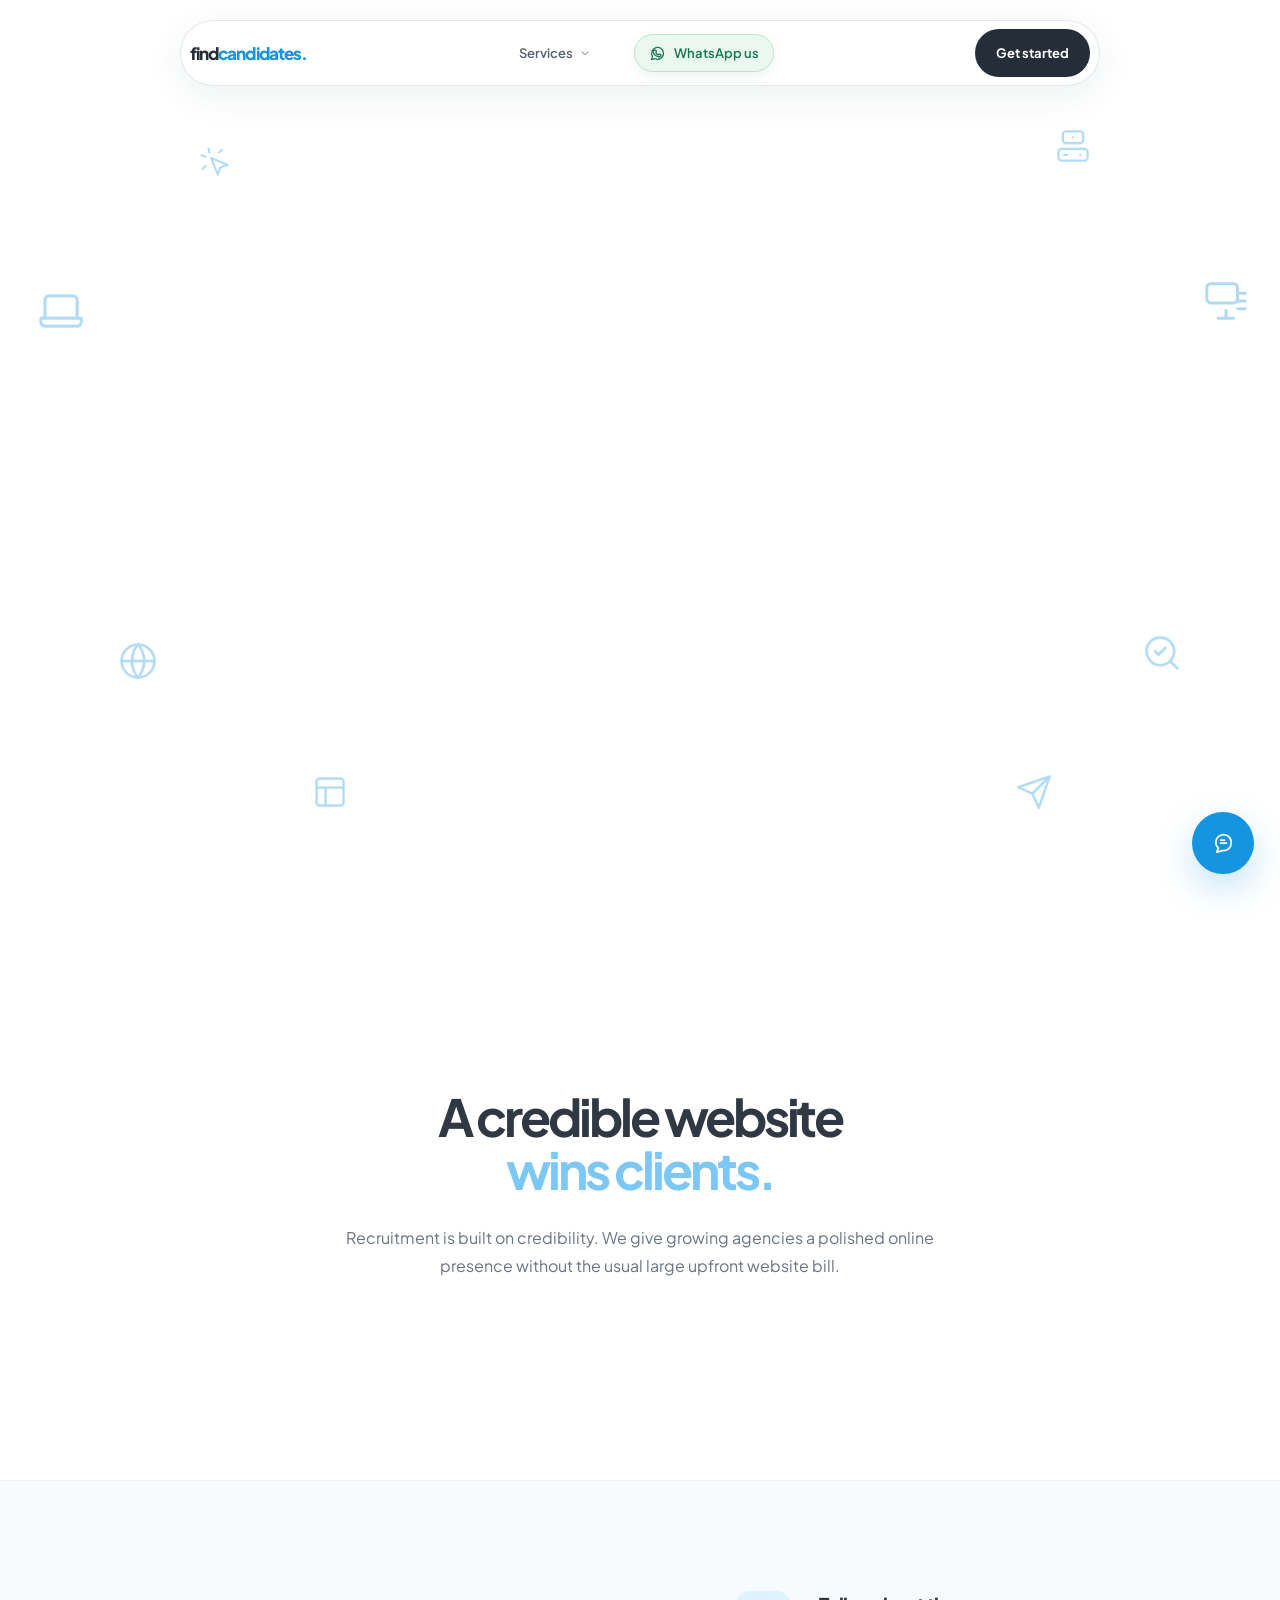
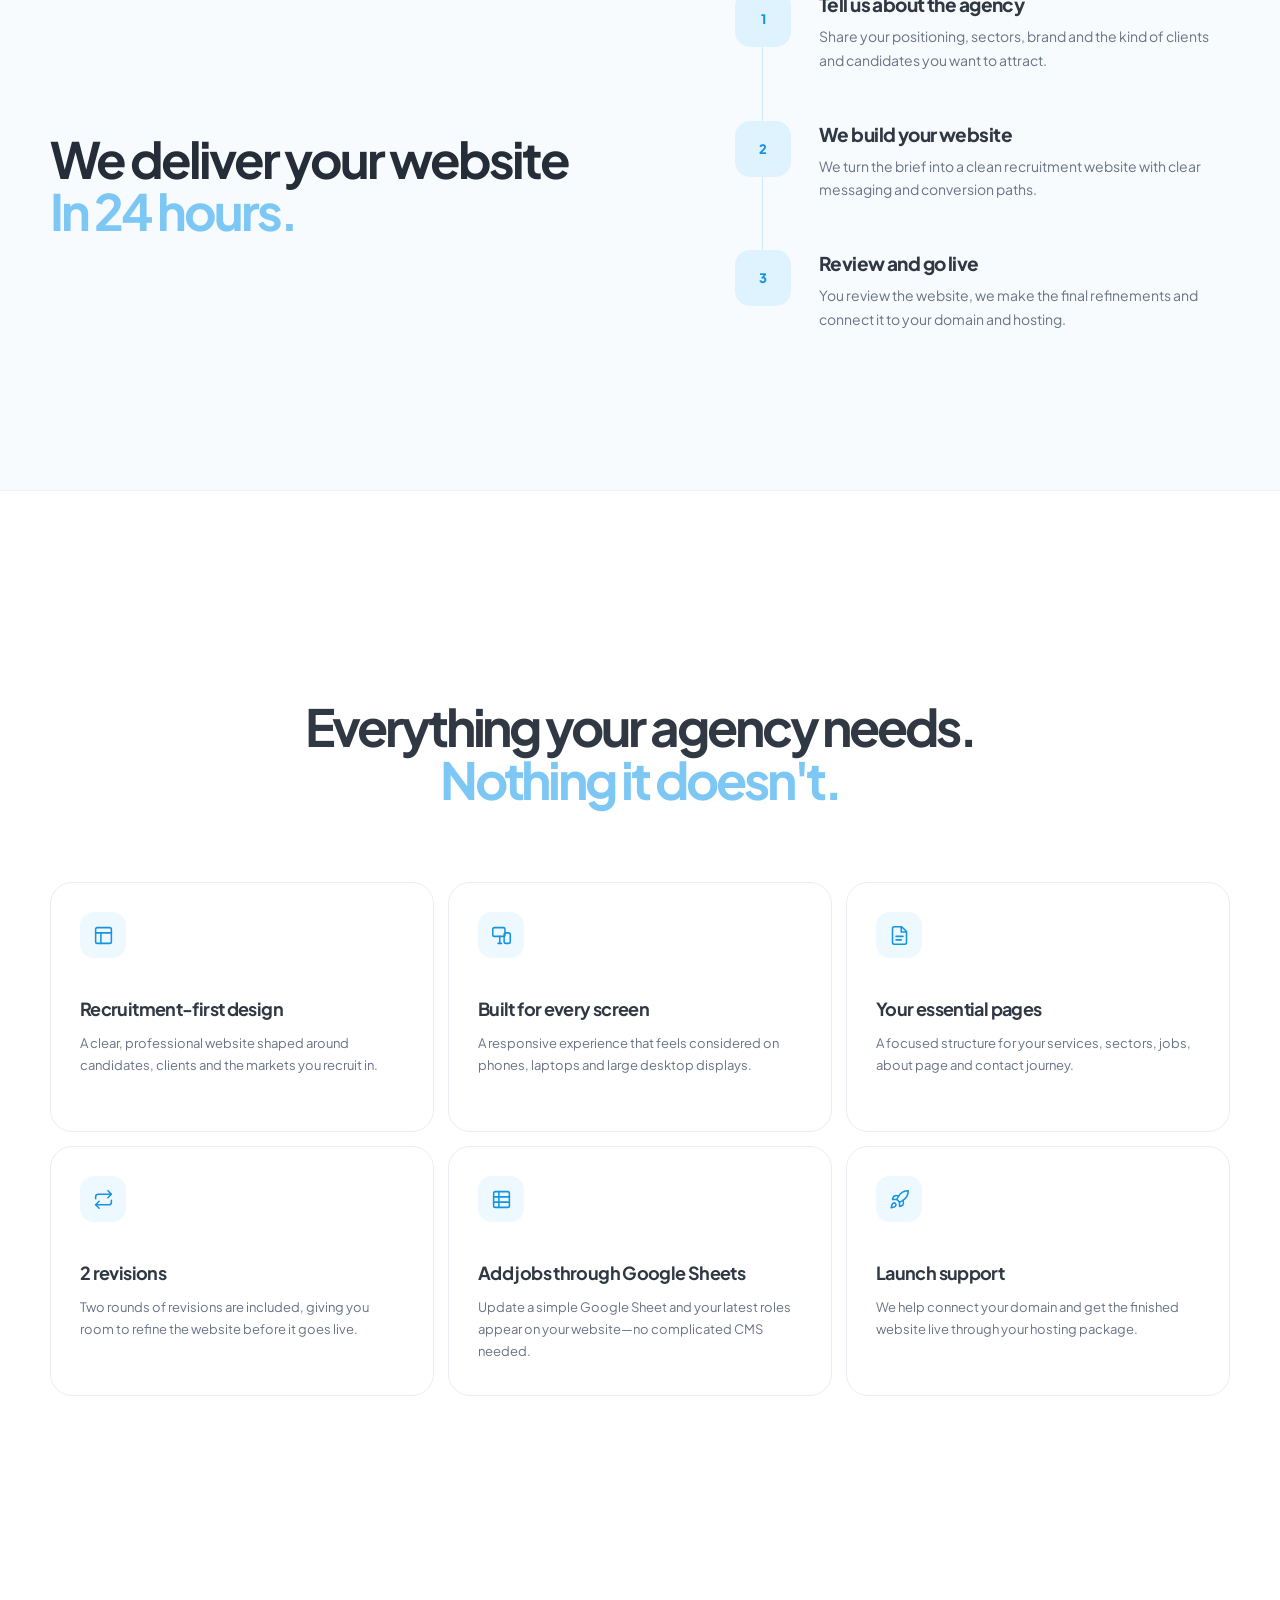
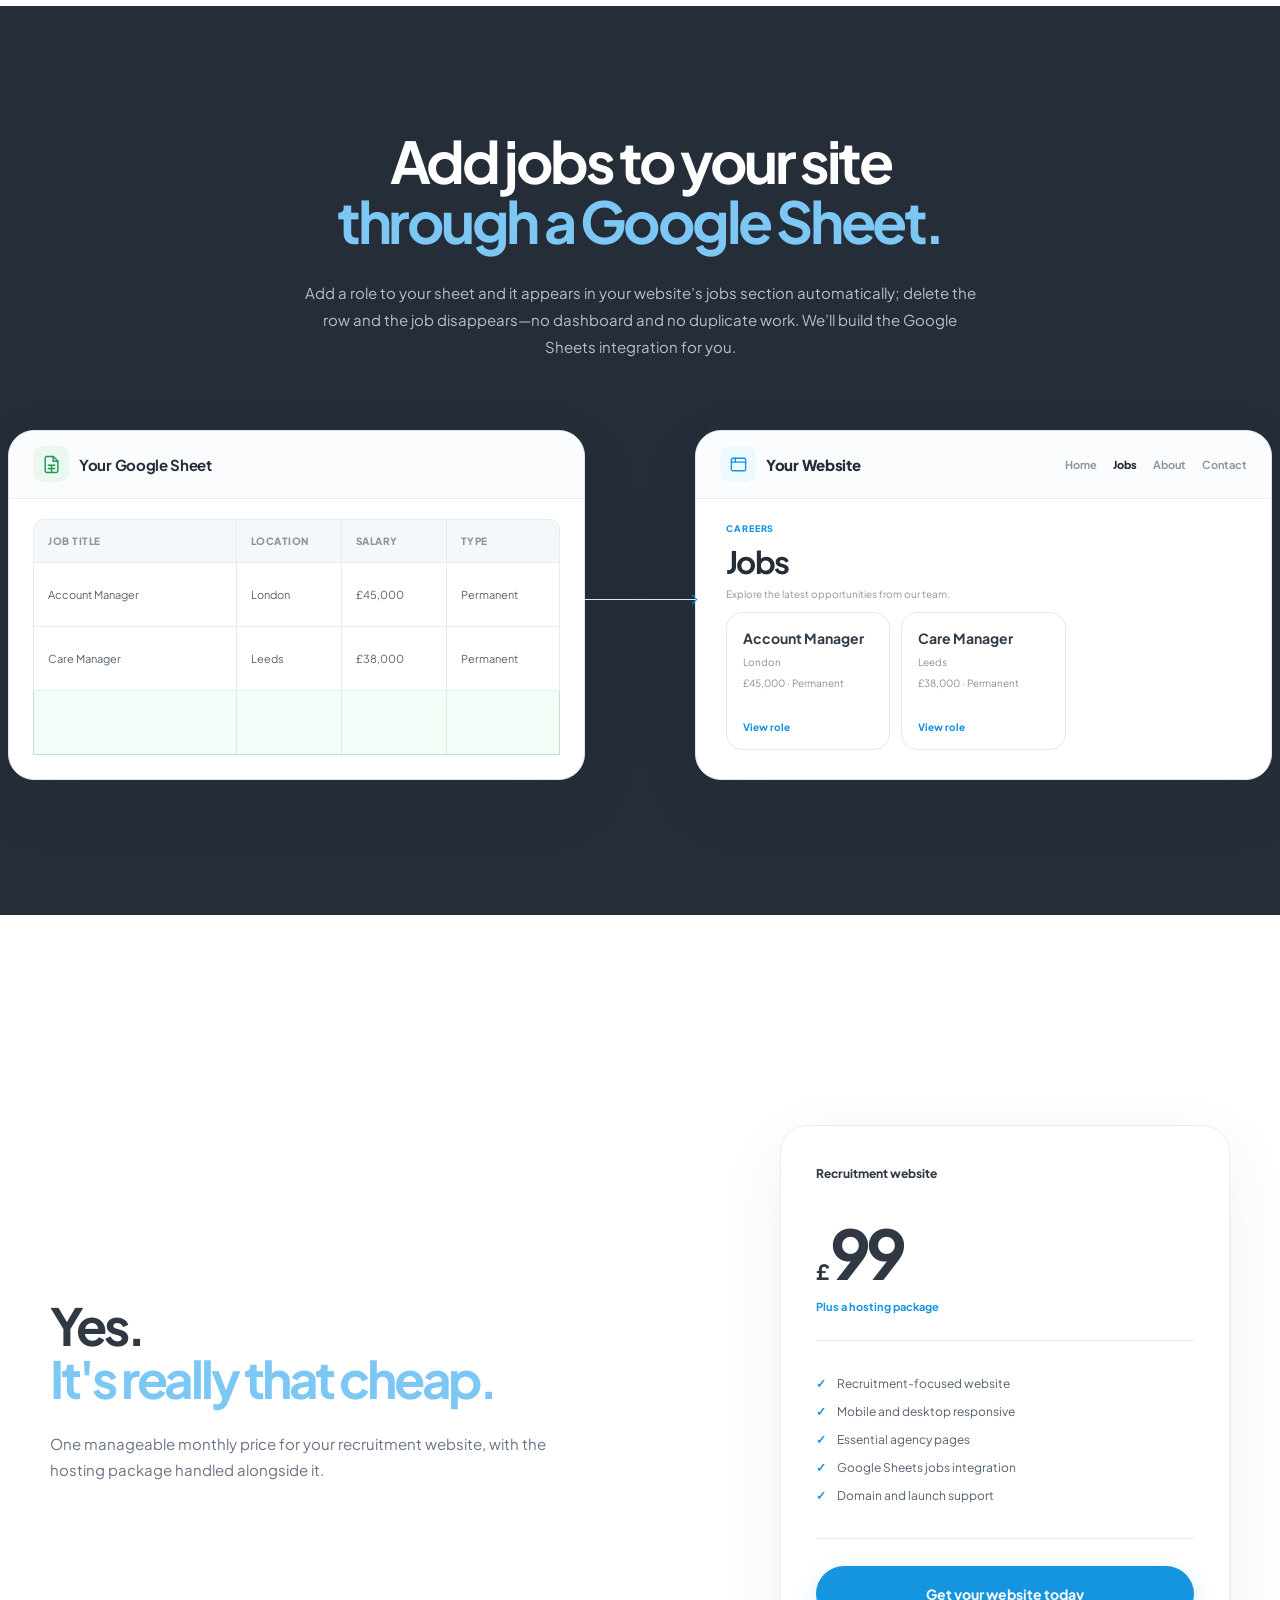
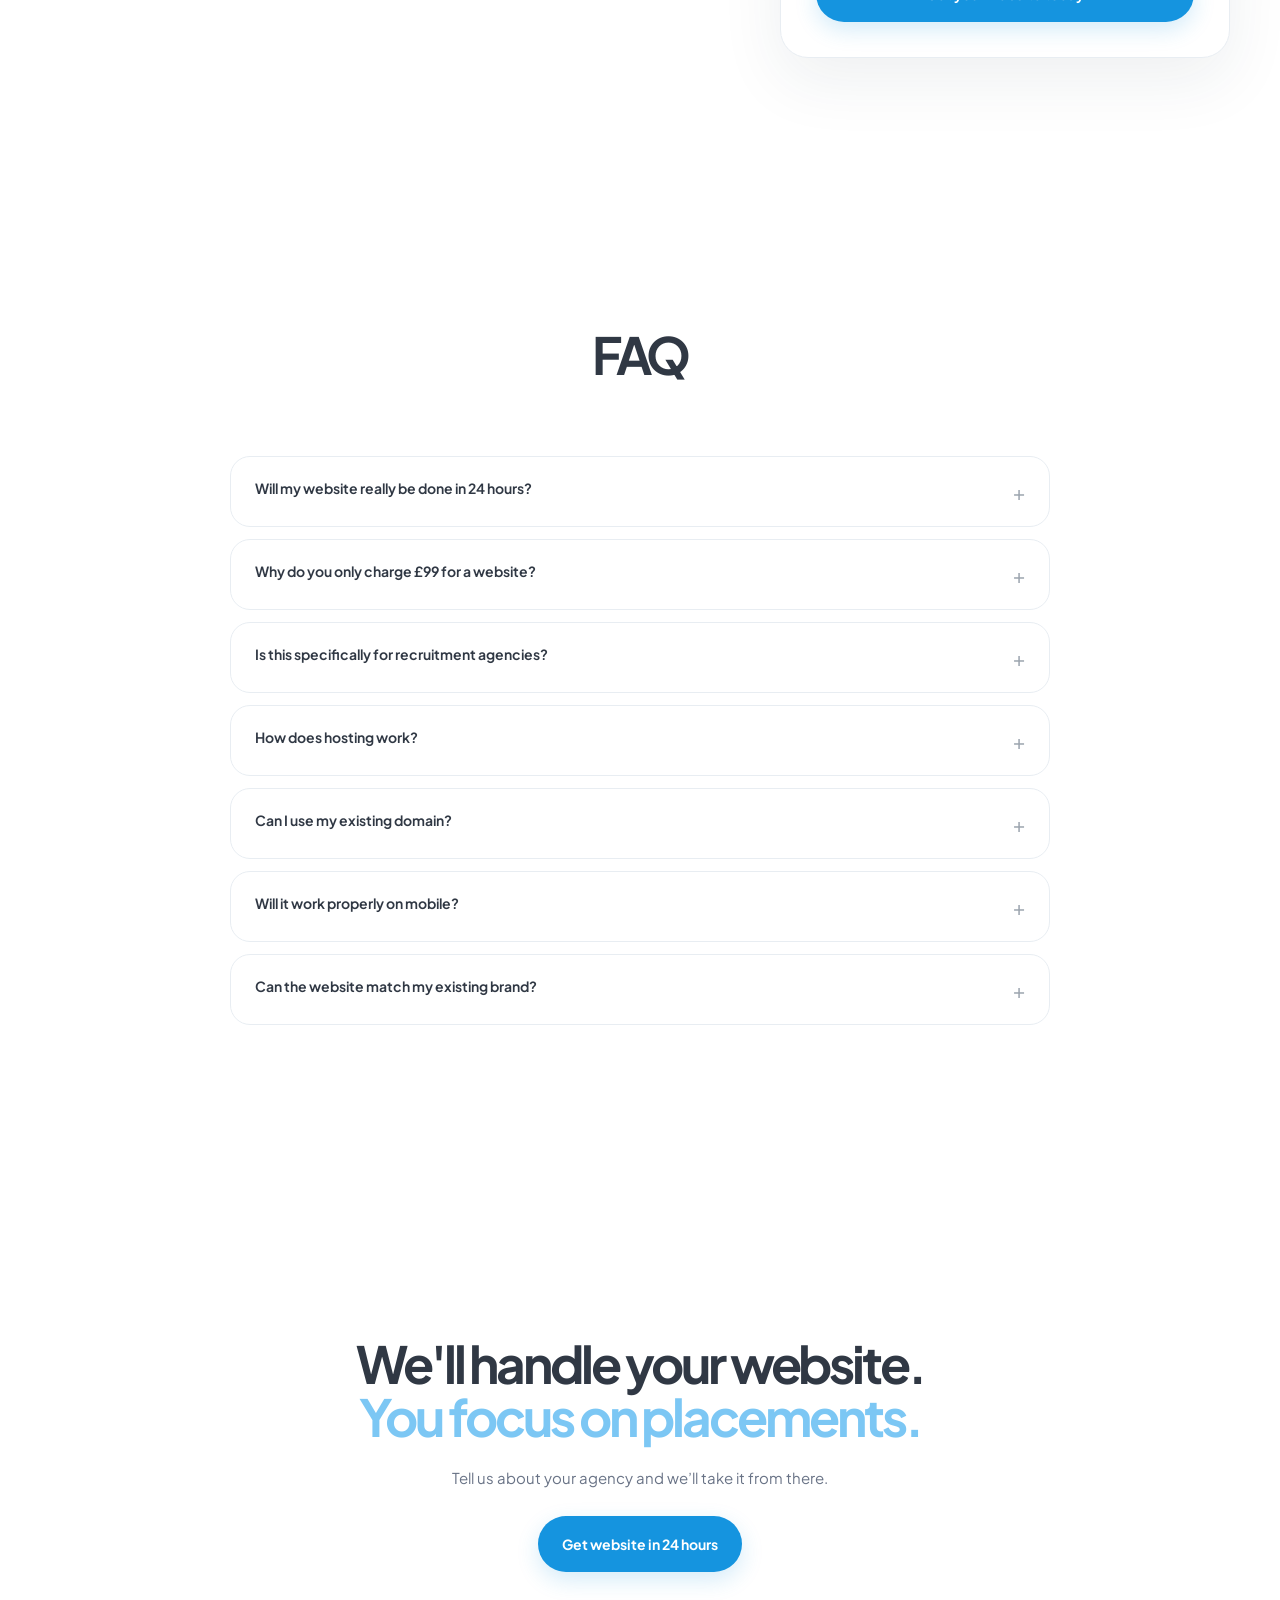
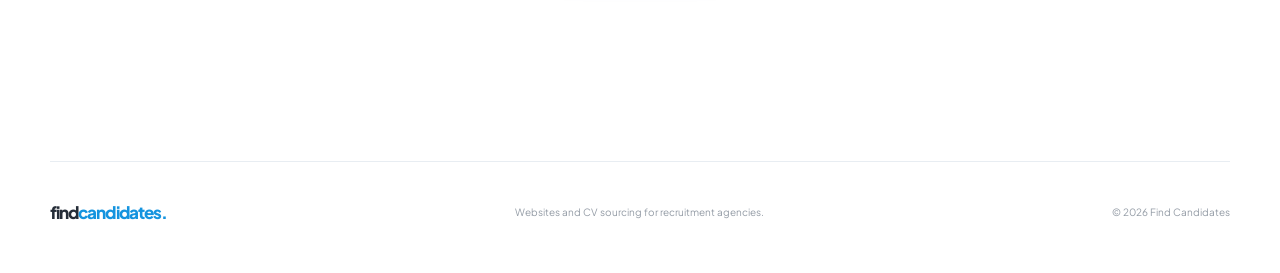
==== websites/index.html @ f5a430f3 "Add clean websites route and bypass brief form" ====
<!doctype html>
<html lang="en">
<head>
  <meta charset="utf-8" />
  <meta name="viewport" content="width=device-width, initial-scale=1" />
  <title>Recruitment Website Services — Find Candidates</title>
  <meta name="description" content="Clean, credible recruitment websites for £99 per month, built specifically for recruitment agencies." />
  <link rel="preconnect" href="https://fonts.googleapis.com">
  <link rel="preconnect" href="https://fonts.gstatic.com" crossorigin>
  <link href="https://fonts.googleapis.com/css2?family=Plus+Jakarta+Sans:wght@400;500;600;700;800&display=swap" rel="stylesheet">
  <link rel="stylesheet" href="../styles.css" />
</head>
<body class="website-services-page">
  <header class="nav-wrap">
    <nav class="nav-pill" aria-label="Main navigation">
      <a class="brand" href="../" aria-label="Find Candidates home">find<span>candidates.</span></a>
      <div class="nav-links">
        <div class="services-menu">
          <button class="services-trigger" type="button" aria-haspopup="true">Services <svg viewBox="0 0 24 24" aria-hidden="true"><path d="m7 10 5 5 5-5"/></svg></button>
          <div class="services-dropdown">
            <a href="../"><strong>CV sourcing</strong><small>Vetted CVs for your vacancies</small></a>
            <a href="./"><strong>Recruitment websites</strong><small>Build a stronger agency presence</small></a>
          </div>
        </div>
        <a class="nav-whatsapp" href="https://api.whatsapp.com/send?phone=447345208104&amp;text=Hi%2C%20I%27m%20interested%20in%20a%20recruitment%20website." target="_blank" rel="noopener" aria-label="WhatsApp us about a recruitment website">
          <svg viewBox="0 0 24 24" aria-hidden="true"><path d="M20.5 11.7a8.4 8.4 0 0 1-12.4 7.4L3.5 20.5l1.4-4.4A8.4 8.4 0 1 1 20.5 11.7Z"/><path d="M8.2 7.5c.2-.4.4-.4.7-.4h.4c.1 0 .3 0 .4.4l.7 1.7c.1.2.1.4 0 .6l-.6.8c-.2.2-.1.4 0 .6.7 1.2 1.7 2.2 3 2.8.2.1.4.1.6-.1l.8-1c.2-.2.4-.2.6-.1l1.7.8c.2.1.4.2.4.4 0 .2-.1 1.2-.6 1.7-.5.6-1.3.9-2.1.9-.7 0-1.6-.2-2.8-.7-1.6-.7-2.9-1.8-4-3.1-.8-1-1.4-2.2-1.5-3.4 0-.8.2-1.5.7-2 .4-.5.9-.6 1.2-.6Z"/></svg>
          <span>WhatsApp us</span>
        </a>
      </div>
      <a class="nav-cta" href="https://api.whatsapp.com/send?phone=447345208104&amp;text=Hi%2C%20I%27m%20interested%20in%20a%20recruitment%20website." target="_blank" rel="noopener">Get started</a>
    </nav>
  </header>

  <main>
    <section class="service-hero section">
      <div class="service-hero-icons" aria-hidden="true">
        <!-- Lucide icons; see THIRD_PARTY_NOTICES.md. -->
        <span class="service-float-icon" style="--x:3%;--y:25%;--s:1.05;--delay:-2s;--duration:14s"><svg viewBox="0 0 24 24"><path d="M20 16V7a2 2 0 0 0-2-2H6a2 2 0 0 0-2 2v9"/><path d="M2 16h20v2a2 2 0 0 1-2 2H4a2 2 0 0 1-2-2Z"/></svg></span>
        <span class="service-float-icon" style="--x:9%;--y:68%;--s:.86;--delay:-8s;--duration:17s"><svg viewBox="0 0 24 24"><circle cx="12" cy="12" r="10"/><path d="M2 12h20M12 2a15.3 15.3 0 0 1 0 20M12 2a15.3 15.3 0 0 0 0 20"/></svg></span>
        <span class="service-float-icon" style="--x:15%;--y:7%;--s:.72;--delay:-5s;--duration:15s"><svg viewBox="0 0 24 24"><path d="m9 9 5 12 1.8-5.2L21 14Z"/><path d="M7.2 2.2 8 5.1M2.2 7.2 5.1 8M14.9 5.1l2-2M5.1 14.9l-2 2"/></svg></span>
        <span class="service-float-icon" style="--x:24%;--y:84%;--s:.78;--delay:-11s;--duration:19s"><svg viewBox="0 0 24 24"><rect width="18" height="18" x="3" y="3" rx="2"/><path d="M3 9h18M9 21V9"/></svg></span>
        <span class="service-float-icon" style="--x:82%;--y:5%;--s:.76;--delay:-4s;--duration:16s"><svg viewBox="0 0 24 24"><rect width="14" height="8" x="5" y="2" rx="2"/><rect width="20" height="8" x="2" y="14" rx="2"/><path d="M6 18h2M12 6h.01M17 18h.01"/></svg></span>
        <span class="service-float-icon" style="--x:79%;--y:84%;--s:.82;--delay:-9s;--duration:14s"><svg viewBox="0 0 24 24"><path d="m22 2-7 20-4-9-9-4Z"/><path d="M22 2 11 13"/></svg></span>
        <span class="service-float-icon" style="--x:89%;--y:67%;--s:.9;--delay:-1s;--duration:18s"><svg viewBox="0 0 24 24"><circle cx="11" cy="11" r="8"/><path d="m21 21-4.3-4.3M8 11l2 2 4-4"/></svg></span>
        <span class="service-float-icon" style="--x:94%;--y:24%;--s:1;--delay:-7s;--duration:15s"><svg viewBox="0 0 24 24"><rect width="16" height="10" x="2" y="3" rx="2"/><path d="M8 21h8M12 17v4M22 8h-4M22 12h-4M22 16h-4"/></svg></span>
      </div>
      <div class="service-hero-copy reveal">
        <h1><span class="service-hero-line service-hero-line-one">Beautiful</span><span class="service-hero-line service-hero-line-two">Recruitment Website</span><span class="service-hero-line service-hero-line-three">In 24 Hours</span></h1>
        <p>Clean, credible and designed around recruitment. Give candidates and clients a reason to trust your agency from the first click.</p>
        <div class="service-actions">
          <a class="button primary" href="https://api.whatsapp.com/send?phone=447345208104&amp;text=Hi%2C%20I%27m%20interested%20in%20a%20recruitment%20website." target="_blank" rel="noopener"><svg viewBox="0 0 24 24" aria-hidden="true"><path d="m13 2-9 12h8l-1 8 9-12h-8Z"/></svg><span>Launch your website today</span></a>
        </div>
      </div>
    </section>

    <section class="service-statement section reveal">
      <h2>A credible website<br><span>wins clients.</span></h2>
      <p>Recruitment is built on credibility. We give growing agencies a polished online presence without the usual large upfront website bill.</p>
    </section>

    <section class="service-process-band reveal">
      <div class="service-process-inner">
        <div>
          <h2><span class="service-process-title-line">We deliver your website</span><span class="service-process-title-line service-process-time">In 24 hours.</span></h2>
        </div>
        <ol>
          <li><span>1</span><div><h3>Tell us about the agency</h3><p>Share your positioning, sectors, brand and the kind of clients and candidates you want to attract.</p></div></li>
          <li><span>2</span><div><h3>We build your website</h3><p>We turn the brief into a clean recruitment website with clear messaging and conversion paths.</p></div></li>
          <li><span>3</span><div><h3>Review and go live</h3><p>You review the website, we make the final refinements and connect it to your domain and hosting.</p></div></li>
        </ol>
      </div>
    </section>

    <section id="included" class="service-included section">
      <div class="service-section-head reveal">
        <h2>Everything your agency needs.<br><span>Nothing it doesn't.</span></h2>
      </div>
      <div class="service-feature-grid">
        <article class="service-feature reveal"><span><svg viewBox="0 0 24 24" aria-hidden="true"><rect width="18" height="18" x="3" y="3" rx="2"/><path d="M3 9h18M9 21V9"/></svg></span><h3>Recruitment-first design</h3><p>A clear, professional website shaped around candidates, clients and the markets you recruit in.</p></article>
        <article class="service-feature reveal"><span><svg viewBox="0 0 24 24" aria-hidden="true"><rect width="14" height="10" x="2" y="3" rx="2"/><path d="M8 21h4M10 13v8"/><rect width="7" height="12" x="15" y="9" rx="2"/></svg></span><h3>Built for every screen</h3><p>A responsive experience that feels considered on phones, laptops and large desktop displays.</p></article>
        <article class="service-feature reveal"><span><svg viewBox="0 0 24 24" aria-hidden="true"><path d="M14.5 2H6a2 2 0 0 0-2 2v16a2 2 0 0 0 2 2h12a2 2 0 0 0 2-2V7.5Z"/><path d="M14 2v6h6M8 13h8M8 17h6"/></svg></span><h3>Your essential pages</h3><p>A focused structure for your services, sectors, jobs, about page and contact journey.</p></article>
        <article class="service-feature reveal"><span><svg viewBox="0 0 24 24" aria-hidden="true"><path d="m17 2 4 4-4 4"/><path d="M3 11V9a3 3 0 0 1 3-3h15M7 22l-4-4 4-4"/><path d="M21 13v2a3 3 0 0 1-3 3H3"/></svg></span><h3>2 revisions</h3><p>Two rounds of revisions are included, giving you room to refine the website before it goes live.</p></article>
        <article class="service-feature reveal"><span><svg viewBox="0 0 24 24" aria-hidden="true"><rect width="18" height="18" x="3" y="3" rx="2"/><path d="M3 9h18M3 15h18M9 3v18"/></svg></span><h3>Add jobs through Google Sheets</h3><p>Update a simple Google Sheet and your latest roles appear on your website—no complicated CMS needed.</p></article>
        <article class="service-feature reveal"><span><svg viewBox="0 0 24 24" aria-hidden="true"><path d="M4.5 16.5c-1.5 1.26-2 5-2 5s3.74-.5 5-2c.71-.84.7-2.13-.09-2.91a2.18 2.18 0 0 0-2.91-.09Z"/><path d="m12 15-3-3a22 22 0 0 1 2-3.95A12.7 12.7 0 0 1 22 2c0 2.72-.78 7.5-6.05 11a22.4 22.4 0 0 1-3.95 2Z"/><path d="M9 12H4s.55-3.03 2-4c1.62-1.08 5 0 5 0M12 15v5s3.03-.55 4-2c1.08-1.62 0-5 0-5"/></svg></span><h3>Launch support</h3><p>We help connect your domain and get the finished website live through your hosting package.</p></article>
      </div>
    </section>

    <section class="sheet-sync-band reveal" aria-labelledby="sheet-sync-title">
      <div class="sheet-sync">
      <div class="sheet-sync-head">
        <h2 id="sheet-sync-title">Add jobs to your site<br><span>through a Google Sheet.</span></h2>
        <p>Add a role to your sheet and it appears in your website’s jobs section automatically; delete the row and the job disappears—no dashboard and no duplicate work. We’ll build the Google Sheets integration for you.</p>
      </div>

      <div class="sheet-sync-demo" aria-label="Animation showing a job being added through a Google Sheet and appearing automatically on a recruitment website">
        <div class="sync-panel sheet-panel">
          <div class="sync-panel-bar">
            <div class="sync-panel-name"><span class="sheet-app-icon"><svg viewBox="0 0 24 24" aria-hidden="true"><path d="M14.5 2H6a2 2 0 0 0-2 2v16a2 2 0 0 0 2 2h12a2 2 0 0 0 2-2V7.5Z"/><path d="M14 2v6h6M8 13h8M8 17h8M12 13v8"/></svg></span><strong>Your Google Sheet</strong></div>
          </div>
          <div class="sheet-table">
            <div class="sheet-row sheet-header"><span>Job title</span><span>Location</span><span>Salary</span><span>Type</span></div>
            <div class="sheet-row sheet-existing-row"><span>Account Manager</span><span>London</span><span>£45,000</span><span>Permanent</span></div>
            <div class="sheet-row sheet-existing-row"><span>Care Manager</span><span>Leeds</span><span>£38,000</span><span>Permanent</span></div>
            <div class="sheet-row sheet-live-row"><span><b class="type-title">Recruitment Consultant</b></span><span><b class="type-location">Manchester</b></span><span><b class="type-salary">£32,000</b></span><span><b class="type-type">Permanent</b></span></div>
          </div>
        </div>

        <div class="sync-connector" aria-hidden="true">
          <span class="sync-line"></span>
          <span class="sync-flow-dot"></span>
        </div>

        <div class="sync-panel website-jobs-panel">
          <div class="sync-panel-bar">
            <div class="sync-panel-name"><span class="website-app-icon"><svg viewBox="0 0 24 24" aria-hidden="true"><rect width="18" height="16" x="3" y="4" rx="2"/><path d="M3 9h18M8 4v5"/></svg></span><strong class="mini-site-brand">Your Website</strong></div>
            <div class="mini-site-nav"><span>Home</span><strong>Jobs</strong><span>About</span><span>Contact</span></div>
          </div>
          <div class="jobs-preview">
            <p>CAREERS</p>
            <h3>Jobs</h3>
            <span class="jobs-preview-copy">Explore the latest opportunities from our team.</span>
            <div class="mini-jobs-row">
              <article class="mini-job-card static-job"><div><strong>Account Manager</strong><span>London</span><span>£45,000 · Permanent</span></div><i>View role</i></article>
              <article class="mini-job-card static-job"><div><strong>Care Manager</strong><span>Leeds</span><span>£38,000 · Permanent</span></div><i>View role</i></article>
              <article class="mini-job-card synced-job"><div><strong>Recruitment Consultant</strong><span>Manchester</span><span>£32,000 · Permanent</span></div><i>View role</i></article>
            </div>
          </div>
        </div>
      </div>
      </div>
    </section>

    <section id="website-pricing" class="website-price section">
      <div class="website-price-copy reveal">
        <h2>Yes.<br><span>It's really that cheap.</span></h2>
        <p>One manageable monthly price for your recruitment website, with the hosting package handled alongside it.</p>
      </div>
      <div class="website-price-card reveal">
        <span>Recruitment website</span>
        <div><small>£</small><strong>99</strong></div>
        <p>Plus a hosting package</p>
        <ul>
          <li><b>✓</b> Recruitment-focused website</li>
          <li><b>✓</b> Mobile and desktop responsive</li>
          <li><b>✓</b> Essential agency pages</li>
          <li><b>✓</b> Google Sheets jobs integration</li>
          <li><b>✓</b> Domain and launch support</li>
        </ul>
        <a class="button primary" href="https://api.whatsapp.com/send?phone=447345208104&amp;text=Hi%2C%20I%27m%20interested%20in%20a%20recruitment%20website." target="_blank" rel="noopener">Get your website today</a>
      </div>
    </section>

    <section id="website-faq" class="faq section">
      <div class="service-section-head reveal"><h2>FAQ</h2></div>
      <div class="faq-list reveal">
        <details><summary>Will my website really be done in 24 hours?<span>+</span></summary><p>Yes. Most websites will be completed in under 24 hours. If your website has a lot of extra or unusual requirements, it may take a little longer—we’ll make that clear from the start.</p></details>
        <details><summary>Why do you only charge £99 for a website?<span>+</span></summary><p>Building websites helps us form long-term relationships with recruitment agencies. Some clients choose to use other services from us later, so we’re happy to keep our websites affordable. There’s no obligation to buy anything else.</p></details>
        <details><summary>Is this specifically for recruitment agencies?<span>+</span></summary><p>Yes. The structure, messaging and conversion journey are designed around how recruitment agencies win clients and attract candidates.</p></details>
        <details><summary>How does hosting work?<span>+</span></summary><p>Your website will need a small hosting package to keep it live, secure and available online. The exact package depends on the scope and requirements of your website, and we’ll explain it clearly before you start.</p></details>
        <details><summary>Can I use my existing domain?<span>+</span></summary><p>Yes. If you already own a domain, we can help connect it when the website is ready to launch.</p></details>
        <details><summary>Will it work properly on mobile?<span>+</span></summary><p>Yes. Every website is designed to work cleanly across mobile phones, tablets, laptops and desktop screens.</p></details>
        <details><summary>Can the website match my existing brand?<span>+</span></summary><p>Yes. We can work with your existing colours, logo and positioning, or create a clean visual direction from the material you already have.</p></details>
      </div>
    </section>

    <section class="service-final section reveal">
      <h2>We'll handle your website.<br><span>You focus on placements.</span></h2>
      <p>Tell us about your agency and we’ll take it from there.</p>
      <a class="button primary" href="https://api.whatsapp.com/send?phone=447345208104&amp;text=Hi%2C%20I%27m%20interested%20in%20a%20recruitment%20website." target="_blank" rel="noopener">Get website in 24 hours</a>
    </section>

    <a class="chat-float" href="https://api.whatsapp.com/send?phone=447345208104&amp;text=Hi%2C%20I%27m%20interested%20in%20a%20recruitment%20website." target="_blank" rel="noopener" aria-label="Chat with us about a recruitment website">
      <span class="chat-icon" aria-hidden="true"><svg viewBox="0 0 24 24" role="presentation"><path d="M20 11.5a8 8 0 0 1-9.1 7.92L5 21l1.58-4.35A8 8 0 1 1 20 11.5Z"/><path d="M9 11.5h6M9 8.5h4"/></svg></span>
      <span class="chat-copy"><strong>WhatsApp us</strong><small>Typically replies quickly</small></span>
    </a>
  </main>

  <footer>
    <a class="brand" href="../" aria-label="Find Candidates home">find<span>candidates.</span></a>
    <p>Websites and CV sourcing for recruitment agencies.</p>
    <span>© <span id="year"></span> Find Candidates</span>
  </footer>
  <script src="../script.js?v=2"></script>
</body>
</html>
---- styles.css ----
:root{--font-primary:"Plus Jakarta Sans",-apple-system,BlinkMacSystemFont,"Segoe UI",sans-serif;--ink:#0b1220;--muted:#697386;--blue:#7cc7f4;--blue-deep:#1594df;--blue-soft:#edf8ff;--line:#e8edf2;--white:#fff;--radius:22px}*{box-sizing:border-box}html{scroll-behavior:smooth}body{margin:0;background:#fff;color:var(--ink);font-family:var(--font-primary);-webkit-font-smoothing:antialiased}a{color:inherit;text-decoration:none}.nav-wrap{position:fixed;top:20px;left:0;right:0;z-index:50;display:flex;justify-content:center;padding:0 18px;pointer-events:none}.nav-pill{pointer-events:auto;width:min(920px,100%);height:66px;padding:8px 9px 8px 22px;border:1px solid rgba(214,224,233,.75);border-radius:999px;background:rgba(255,255,255,.72);backdrop-filter:blur(20px) saturate(160%);-webkit-backdrop-filter:blur(20px) saturate(160%);box-shadow:0 10px 35px rgba(31,55,76,.07);display:flex;align-items:center;gap:32px}.brand{font-size:17px;font-weight:800;letter-spacing:-.055em;white-space:nowrap}.brand span{color:var(--blue-deep)}.nav-links{display:flex;gap:29px;margin-left:auto}.nav-links a{font-size:13px;font-weight:600;color:#556071;transition:.2s}.nav-links a:hover{color:var(--ink)}.nav-cta,.button{display:inline-flex;align-items:center;justify-content:center;gap:12px;font-weight:700}.nav-cta{background:var(--ink);color:white;border-radius:999px;height:48px;padding:0 21px;font-size:13px}.section{width:min(1180px,calc(100% - 48px));margin:0 auto}.hero{padding-top:220px;text-align:center}.hero-copy{max-width:930px;margin:0 auto}.eyebrow,.kicker{font-size:12px;font-weight:700;letter-spacing:.1em;text-transform:uppercase;color:#687486}.eyebrow{display:inline-flex;align-items:center;gap:9px;padding:8px 12px;border:1px solid var(--line);border-radius:999px;letter-spacing:.04em;text-transform:none}.dot{width:7px;height:7px;border-radius:50%;background:var(--blue-deep);box-shadow:0 0 0 4px var(--blue-soft)}h1,h2{margin:0;letter-spacing:-.06em;line-height:1.04}h1{font-size:clamp(54px,7vw,92px);font-weight:750;margin-top:29px}h1 span,h2 span,.big-line span{color:var(--blue)}.hero-sub{max-width:700px;margin:28px auto 0;font-size:18px;line-height:1.7;color:var(--muted)}.hero-actions{margin-top:34px;display:flex;align-items:center;justify-content:center;gap:26px}.button{height:56px;padding:0 24px;border-radius:999px;font-size:14px}.button.primary{background:var(--blue-deep);color:white;box-shadow:0 8px 22px rgba(21,148,223,.18);transition:transform .2s,box-shadow .2s}.button.primary:hover{transform:translateY(-2px);box-shadow:0 12px 28px rgba(21,148,223,.23)}.text-link{font-size:14px;font-weight:650;color:#4f5b6b}.trust-row{margin-top:29px;display:flex;justify-content:center;align-items:center;gap:14px;color:#7b8491;font-size:12px;font-weight:600}.trust-row i{width:3px;height:3px;background:#c6ccd3;border-radius:50%}.workflow-demo{margin:105px auto 0;max-width:1050px;display:grid;grid-template-columns:1fr 85px 1fr 85px 1fr;align-items:center;text-align:left}.demo-card{min-height:250px;border:1px solid var(--line);border-radius:var(--radius);padding:25px;background:#fff;box-shadow:0 16px 50px rgba(29,52,73,.045)}.demo-label{font-size:10px;letter-spacing:.12em;font-weight:800;color:#9aa3ad;margin-bottom:28px}.job-icon,.avatar,.success-mark{width:45px;height:45px;border-radius:13px;display:grid;place-items:center;background:var(--blue-soft);color:var(--blue-deep);font-size:12px;font-weight:800}.demo-card h3{font-size:17px;letter-spacing:-.03em;margin:19px 0 7px}.demo-card p{font-size:13px;color:#87909c;margin:0}.tag-row{display:flex;gap:6px;margin-top:22px;flex-wrap:wrap}.tag-row span,.candidate-main span{font-size:10px;background:#f6f8fa;color:#66717e;padding:6px 8px;border-radius:7px}.avatar{border-radius:50%;background:var(--ink);color:white}.status{display:flex;align-items:center;gap:7px}.status span{display:inline-block;width:6px;height:6px;background:var(--blue-deep);border-radius:50%;animation:pulse 1.5s infinite}.progress{height:5px;background:#f0f3f5;border-radius:99px;margin-top:28px;overflow:hidden}.progress i{display:block;height:100%;width:72%;border-radius:inherit;background:var(--blue);animation:progress 3.5s ease-in-out infinite}.success-mark{border-radius:50%;background:#edf9f2;color:#39a96b;font-size:17px}.delivery{display:flex;justify-content:space-between;margin-top:23px;padding-top:17px;border-top:1px solid var(--line);font-size:11px}.delivery span{color:var(--blue-deep);font-weight:700}.flow-arrow{display:flex;align-items:center;color:#aab3bc}.flow-arrow span{height:1px;background:#dce2e7;flex:1}.flow-arrow b{font-weight:400;margin-left:6px}.statement{padding:245px 0;text-align:center;max-width:960px}.statement h2,.section-head h2,.agency h2,.pricing h2,.final-cta h2{font-size:clamp(34px,4vw,52px);font-weight:700;margin-top:18px}.statement>p:last-child{max-width:650px;margin:27px auto 0;color:var(--muted);font-size:16px;line-height:1.75}.process{padding:80px 0 210px}.section-head{text-align:center}.steps{display:grid;grid-template-columns:1fr 90px 1fr 90px 1fr;align-items:center;margin-top:90px}.step{min-height:250px}.step-top{display:flex;justify-content:space-between;align-items:center}.step-top>span{font-size:12px;font-weight:800;color:var(--blue-deep)}.step-icon{width:44px;height:44px;border:1px solid var(--line);border-radius:50%;display:grid;place-items:center;color:#6f7985}.step h3{font-size:21px;letter-spacing:-.035em;margin:58px 0 13px}.step p{font-size:14px;line-height:1.75;color:var(--muted);margin:0;max-width:280px}.step-line{height:1px;background:linear-gradient(to right,#dfe5ea,#bde5fb,#dfe5ea)}.comparison{padding:100px 0 220px}.narrow{max-width:750px;margin:auto}.compare-box{margin:80px auto 0;max-width:960px;display:grid;grid-template-columns:1fr 1fr;border:1px solid var(--line);border-radius:26px;overflow:hidden}.compare-col{padding:31px 35px}.compare-col+.compare-col{border-left:1px solid var(--line)}.compare-col h3{font-size:15px;margin:0 0 24px}.compare-title{display:flex;justify-content:space-between;align-items:center}.compare-title span{font-size:9px;font-weight:800;letter-spacing:.06em;text-transform:uppercase;color:var(--blue-deep);background:var(--blue-soft);padding:6px 8px;border-radius:99px}.compare-col>div:not(.compare-title){padding:19px 0;border-top:1px solid var(--line);display:flex;justify-content:space-between;gap:20px;font-size:12px}.compare-col div span{color:#929aa5}.compare-col div strong{font-weight:650;text-align:right}.ours{background:#fbfdff}.ours strong{color:#172333}.big-line{text-align:center;font-size:25px;font-weight:700;letter-spacing:-.04em;margin:50px 0 0}.agency{padding:150px 0 220px;display:grid;grid-template-columns:1.15fr .85fr;align-items:end;gap:100px}.agency>p{font-size:16px;line-height:1.8;color:var(--muted);margin:0 0 7px}.delivery-section{padding:70px 0 220px}.shortlist{max-width:980px;margin:80px auto 0;border:1px solid var(--line);border-radius:26px;padding:34px 38px;box-shadow:0 18px 60px rgba(27,52,75,.045)}.shortlist-head{display:flex;justify-content:space-between;align-items:flex-end;padding-bottom:27px}.tiny{font-size:9px;letter-spacing:.12em;font-weight:800;color:#9ba4ae}.shortlist-head h3{font-size:20px;margin:7px 0 0;letter-spacing:-.035em}.ready{font-size:11px;color:#6f7a87}.ready span{color:#3ca66c}.candidate{display:grid;grid-template-columns:44px 1fr auto;gap:16px;align-items:center;border-top:1px solid var(--line);padding:24px 0}.initials{width:42px;height:42px;border-radius:50%;background:#f3f6f8;display:grid;place-items:center;font-size:10px;font-weight:800;color:#65717e}.candidate-main h4{font-size:13px;margin:0 0 6px}.candidate-main p{font-size:11px;color:#8a939e;margin:0 0 10px}.candidate-main div{display:flex;gap:6px;flex-wrap:wrap}.view{font-size:11px;font-weight:700;color:var(--blue-deep)}.more{text-align:center;border-top:1px solid var(--line);padding-top:25px;font-size:11px;font-weight:700;color:#76808c}.pricing{padding:120px 0 220px;display:grid;grid-template-columns:1fr 460px;gap:120px;align-items:center}.pricing-copy>p:last-child{font-size:15px;line-height:1.8;color:var(--muted);max-width:500px}.price-card{border:1px solid var(--line);border-radius:28px;padding:34px;box-shadow:0 20px 65px rgba(26,51,73,.055)}.price-top{display:flex;justify-content:space-between;align-items:center;font-size:12px;font-weight:700}.badge{font-size:9px;text-transform:uppercase;letter-spacing:.06em;background:var(--blue-soft);color:var(--blue-deep);padding:7px 9px;border-radius:99px}.price{display:flex;align-items:baseline;margin:35px 0 8px}.price>span{font-size:22px;font-weight:700}.price strong{font-size:65px;letter-spacing:-.07em}.price small{color:#8c95a0;font-size:12px;margin-left:7px}.price-card>p{font-size:12px;color:#7c8692}.price-card ul{list-style:none;padding:24px 0;margin:25px 0;border-top:1px solid var(--line);border-bottom:1px solid var(--line)}.price-card li{font-size:12px;margin:14px 0;color:#4f5a67}.price-card li span{color:var(--blue-deep);font-weight:800;margin-right:10px}.full{width:100%}.faq{padding:100px 0 220px}.faq-list{max-width:820px;margin:75px auto 0}.faq details{border:1px solid var(--line);border-radius:20px;margin-bottom:12px;background:#fff;overflow:hidden;transition:border-color .2s,box-shadow .2s}.faq details:hover{border-color:#d7e4ed}.faq details[open]{border-color:#cfeafa;box-shadow:0 10px 30px rgba(29,52,73,.04)}.faq details:last-child{border-bottom:1px solid var(--line)}.faq summary{list-style:none;cursor:pointer;padding:22px 24px;display:flex;justify-content:space-between;font-size:14px;font-weight:650}.faq summary::-webkit-details-marker{display:none}.faq summary span{font-size:20px;font-weight:400;color:#9ba4ae;transition:.2s}.faq details[open] summary span{transform:rotate(45deg)}.faq details p{font-size:13px;line-height:1.75;color:var(--muted);max-width:680px;margin:-4px 24px 23px}.final-cta{text-align:center;padding:120px 0 190px}.final-cta>p:not(.kicker){font-size:15px;color:var(--muted);margin:25px 0 30px}footer{width:min(1180px,calc(100% - 48px));margin:auto;border-top:1px solid var(--line);padding:34px 0 45px;display:grid;grid-template-columns:1fr 1fr 1fr;align-items:center;font-size:10px;color:#939ba5}footer p{text-align:center}footer>span{text-align:right}.reveal{opacity:0;transform:translateY(18px);transition:opacity .75s ease,transform .75s ease}.reveal.visible{opacity:1;transform:none}@keyframes pulse{50%{opacity:.35}}@keyframes progress{0%,100%{width:38%}50%{width:82%}}@media(max-width:800px){.nav-links{display:none}.nav-pill{height:60px;padding-left:18px}.nav-cta{margin-left:auto;height:44px}.section{width:min(100% - 30px,1180px)}.hero{padding-top:170px}h1{font-size:52px}.hero-sub{font-size:16px}.workflow-demo{grid-template-columns:1fr;margin-top:70px;gap:12px}.flow-arrow{height:30px;justify-content:center;transform:rotate(90deg)}.demo-card{min-height:220px}.statement{padding:170px 0}.steps{grid-template-columns:1fr;gap:35px;margin-top:65px}.step{min-height:auto;border-top:1px solid var(--line);padding-top:25px}.step h3{margin-top:35px}.step-line{display:none}.compare-box{grid-template-columns:1fr}.compare-col+.compare-col{border-left:0;border-top:1px solid var(--line)}.agency,.pricing{grid-template-columns:1fr;gap:55px}.agency{padding:100px 0 170px}.pricing{padding:80px 0 170px}.price-card{max-width:520px;width:100%;margin:auto}.shortlist{padding:25px 20px}.shortlist-head{display:block}.ready{margin-top:12px}.candidate{grid-template-columns:40px 1fr}.view{display:none}.candidate-main div{display:none}.statement h2,.section-head h2,.agency h2,.pricing h2,.final-cta h2{font-size:43px}.hero-actions{flex-direction:column;gap:17px}.trust-row{flex-wrap:wrap}.faq,.comparison,.delivery-section{padding-bottom:160px}footer{grid-template-columns:1fr;gap:12px;text-align:center}footer p,footer>span{text-align:center;margin:0}}@media(max-width:430px){h1{font-size:43px}.nav-cta{padding:0 16px}.nav-cta span{display:none}.hero{padding-top:150px}.hero-sub{line-height:1.6}.compare-col{padding:27px 22px}.compare-col>div:not(.compare-title){font-size:11px}.price-card{padding:27px 22px}}

/* Refined comparison */
.compare-box{border-radius:30px;box-shadow:0 18px 55px rgba(29,52,73,.045)}.compare-col{padding:34px 38px}.compare-col.muted{background:#fffafa}.compare-col.ours{background:#f8fcff}.traditional-title span{font-size:9px;font-weight:800;letter-spacing:.06em;text-transform:uppercase;color:#c85858;background:#fff0f0;padding:6px 8px;border-radius:99px}.compare-col.muted h3{color:#6f5252}.compare-col.muted>div:not(.compare-title){border-color:#f2dddd}.compare-col.ours>div:not(.compare-title){border-color:#deedf6}.bad,.good{font-style:normal;display:inline-grid;place-items:center;width:18px;height:18px;border-radius:50%;margin-right:7px;font-size:11px}.bad{background:#fff0f0;color:#cf5a5a}.good{background:var(--blue-soft);color:var(--blue-deep)}

/* v3 refinements */
:root{--ink:#303844;--ink-strong:#252d38}
body{color:var(--ink)}
.nav-links a:hover{color:var(--ink-strong)}
.brand-image{display:flex;align-items:center;line-height:0}.brand-image img{display:block;width:139px;height:auto}.nav-whatsapp{font-size:12px;font-weight:700;color:#53606d;padding:0 2px;white-space:nowrap}.nav-whatsapp:hover{color:var(--blue-deep)}

/* Hero CTA: no lift, animated fill */
.button.primary{position:relative;isolation:isolate;overflow:hidden;transform:none!important;transition:box-shadow .25s ease;background:var(--blue-deep)}
.button.primary::before{content:"";position:absolute;z-index:-1;inset:0;background:#087fc6;transform:scaleX(0);transform-origin:left center;transition:transform .42s cubic-bezier(.22,.75,.25,1)}
.button.primary:hover{transform:none!important;box-shadow:0 10px 28px rgba(21,148,223,.25)}
.button.primary:hover::before{transform:scaleX(1)}

/* How it works band */
.how-band{width:100%;background:#f8fbfd;border-top:1px solid #edf2f5;border-bottom:1px solid #edf2f5;padding:110px 24px;margin:10px 0 130px}
.how-inner{width:min(1180px,100%);margin:0 auto;display:grid;grid-template-columns:.9fr 1.1fr;gap:130px;align-items:center}
.how-copy h2{font-size:clamp(34px,4vw,50px);font-weight:700;letter-spacing:-.055em;line-height:1.06;margin:18px 0 24px}.how-copy h2 span{color:var(--blue)}.how-copy>p:last-child{max-width:440px;color:var(--muted);font-size:14px;line-height:1.75}
.timeline{position:relative;padding-left:0}.timeline::before{content:"";position:absolute;left:22px;top:25px;bottom:25px;width:1px;background:#cfe7f5}.timeline-item{position:relative;display:grid;grid-template-columns:46px 1fr;gap:24px;align-items:start;padding:0 0 42px}.timeline-item:last-child{padding-bottom:0}.timeline-dot{width:46px;height:46px;border-radius:50%;background:#fff;border:1px solid #bfe2f6;color:var(--blue-deep);display:grid;place-items:center;font-size:12px;font-weight:800;z-index:1;box-shadow:0 0 0 7px #f8fbfd}.timeline-item h3{font-size:17px;letter-spacing:-.03em;margin:3px 0 7px}.timeline-item p{font-size:13px;color:var(--muted);margin:0;line-height:1.65}

/* Larger, stronger comparison */
.compare-box{max-width:1080px;margin-top:90px}.compare-col{padding:44px 46px}.compare-col h3{font-size:18px}.compare-title{margin-bottom:5px}.compare-title span{font-size:10px}.compare-col>div:not(.compare-title){padding:24px 0;font-size:14px;align-items:center}.compare-col div strong{display:flex;align-items:center;justify-content:flex-end;white-space:nowrap;gap:9px}.bad,.good{flex:0 0 21px;width:21px;height:21px;margin-right:0;font-size:12px}.compare-col.muted{background:#fff8f8}.compare-col.muted h3{color:#745454}.traditional-title span{background:#ffecec;color:#c14d4d}.bad{background:#ffe9e9;color:#c94d4d}.compare-col.ours{background:#f6fbff}

/* Dark grey rather than black */
.nav-cta{background:var(--ink-strong)}.avatar{background:var(--ink-strong)}.ours strong{color:var(--ink-strong)}

/* WhatsApp support placeholder */
.chat-float{position:fixed;right:24px;bottom:24px;z-index:45;display:flex;align-items:center;gap:11px;background:#fff;border:1px solid #dfe8ee;border-radius:18px;padding:10px 15px 10px 10px;box-shadow:0 14px 40px rgba(37,45,56,.13);transition:box-shadow .2s,border-color .2s}.chat-float:hover{border-color:#b9dff5;box-shadow:0 16px 44px rgba(37,45,56,.17)}.chat-icon{width:38px;height:38px;border-radius:12px;background:var(--blue-soft);color:var(--blue-deep);display:grid;place-items:center;font-size:20px;font-weight:800}.chat-copy{display:flex;flex-direction:column;gap:1px}.chat-copy small{font-size:9px;color:#89939e}.chat-copy strong{font-size:11px;color:var(--ink-strong)}

@media(max-width:800px){.nav-whatsapp{display:none}.brand-image img{width:125px}.how-band{padding:85px 20px;margin-bottom:100px}.how-inner{grid-template-columns:1fr;gap:55px}.timeline-item{padding-bottom:34px}.compare-col{padding:34px 26px}.compare-col>div:not(.compare-title){font-size:12px}.compare-col div strong{white-space:normal}.chat-float{right:14px;bottom:14px}.chat-copy{display:none}.chat-float{padding:8px;border-radius:15px}}

/* Shared eyebrow pills */
.eyebrow,.kicker,.badge{display:inline-flex;align-items:center;width:max-content;gap:9px;margin:0;padding:7px 9px;border:0;border-radius:99px;background:var(--blue-soft);color:var(--blue-deep);font-size:9px;font-weight:800;line-height:1;letter-spacing:.06em;text-transform:uppercase}

/* One interaction language for every call to action */
.nav-cta,.button,.text-link,.nav-whatsapp,.chat-float{transition:transform .25s cubic-bezier(.22,.75,.25,1),color .25s ease,background-color .25s ease,box-shadow .25s ease,border-color .25s ease}
.button.primary{transform:translateY(0)!important;transition:transform .25s cubic-bezier(.22,.75,.25,1),box-shadow .25s ease}
.nav-cta span,.button span,.text-link span{display:inline-block;transition:transform .25s cubic-bezier(.22,.75,.25,1)}
@media(hover:hover){
  .nav-cta:hover,.button:hover,.text-link:hover,.nav-whatsapp:hover,.chat-float:hover{transform:none}
  .button.primary:hover{transform:none!important}
  .nav-cta:hover{background:#151c25;box-shadow:0 10px 24px rgba(37,45,56,.18)}
  .text-link:hover{color:var(--blue-deep)}
  .nav-cta:hover span,.button:hover span{transform:translateX(3px)}
  .text-link:hover span{transform:translateY(3px)}
}

/* Cleaner hero after removing the repeated workflow */
.hero{padding-bottom:110px}
.statement{padding:105px 0 220px}

/* Agency growth illustration */
.agency{grid-template-columns:.92fr 1.08fr;align-items:center;gap:90px}
.agency-copy>p:last-child{max-width:530px;margin:28px 0 0;color:var(--muted);font-size:16px;line-height:1.8}
.agency-visual{overflow:hidden;border:1px solid #deedf6;border-radius:30px;background:linear-gradient(145deg,#fbfdff 0%,#f2faff 100%);box-shadow:0 18px 55px rgba(29,52,73,.045)}
.agency-visual svg{display:block;width:100%;height:auto}
.visual-grid{fill:none;stroke:#dceef8;stroke-width:1}
.visual-bar{fill:#fff;stroke:#bfe3f7;stroke-width:1.5}
.visual-bar-two{fill:#f9fdff}.visual-bar-three{fill:#f5fbff}.visual-bar-four{fill:#eef9ff}
.visual-line,.visual-arrow{fill:none;stroke:var(--blue-deep);stroke-width:4;stroke-linecap:round;stroke-linejoin:round}
.visual-node{fill:#fff;stroke:var(--blue-deep);stroke-width:4}
.visual-people circle{fill:#fff;stroke:#8bcff4;stroke-width:2}
.visual-people path{fill:#fff;stroke:#8bcff4;stroke-width:2;stroke-linecap:round}

/* Reveal again whenever a section re-enters the viewport, in either direction */
.reveal{transform:translateY(var(--reveal-y,18px));will-change:opacity,transform}

@media(max-width:800px){
  .hero{padding-bottom:70px}
  .statement{padding:90px 0 150px}
  .agency{grid-template-columns:1fr;gap:55px}
  .agency-visual{max-width:620px;width:100%;margin:0 auto}
}

@media(prefers-reduced-motion:reduce){
  html{scroll-behavior:auto}
  .reveal{opacity:1;transform:none;transition:none}
  .nav-cta,.button,.text-link,.nav-whatsapp,.chat-float{transition:none}
}

/* v4 typography and illustration refinements */
.brand{color:var(--ink-strong);font-size:17px;font-weight:800;letter-spacing:-.055em;line-height:1;white-space:nowrap}
.brand span{color:var(--blue-deep)}
.kicker{padding:9px 12px;font-size:10px}
.hero-copy{max-width:1180px}
h1{margin-top:0;font-size:clamp(68px,8.35vw,120px);letter-spacing:-.045em;line-height:1.1}
.initials-blue{background:#e8f5ff;color:#377fa9}
.initials-peach{background:#fff0e5;color:#ad6841}
.initials-lilac{background:#f1edff;color:#7161aa}
.agency-visual{overflow:visible;border:0;border-radius:0;background:none;box-shadow:none}
.agency-visual svg{display:block;width:100%;height:auto}
.visual-axis{stroke:#dbe4ea;stroke-width:2;stroke-linecap:round}
.visual-line{fill:none;stroke:var(--blue-deep);stroke-width:5;stroke-linecap:round}

@media(max-width:800px){
  h1{font-size:clamp(48px,10vw,68px)}
}

@media(max-width:430px){
  h1{font-size:48px;letter-spacing:-.04em;line-height:1.12}
}

/* Equal-width hero lines and a stationary hero CTA */
h1{width:100%;margin-right:auto;margin-left:auto}
.hero-line{display:block;width:max-content;max-width:100%;margin:0 auto;color:var(--blue);line-height:1.03;text-align:center;white-space:nowrap}
.hero-line-one{color:var(--ink-strong);font-size:1em}
.hero-line-two{font-size:1.2059em}
.hero-line-three{font-size:1.2775em}
@media(hover:hover){.button.primary.hero-cta:hover{transform:none!important}}

@media(max-width:600px){
  h1{font-size:clamp(50px,12.8vw,61px);letter-spacing:-.045em}
}

/* Section headings no longer reserve space for eyebrow pills */
.statement h2,.how-copy h2,.comparison .section-head h2,.agency h2,.delivery-section .section-head h2,.pricing h2,.final-cta h2{margin-top:0}
.faq .section-head h2{margin-top:0}

/* True table alignment for comparison rows */
.compare-col>div:not(.compare-title){display:grid;grid-template-columns:minmax(92px,1fr) 250px;align-items:center}
.compare-col>div:not(.compare-title)>span{color:#65717e;font-weight:600}
.compare-col div strong{display:grid;grid-template-columns:21px minmax(0,1fr);align-items:center;justify-content:initial;width:250px;text-align:left;white-space:normal}
.bad,.good{position:relative;align-self:center;justify-self:center;line-height:1}
.bad{font-size:0}
.bad::before,.bad::after{content:"";position:absolute;top:50%;left:50%;width:9px;height:1.5px;border-radius:99px;background:currentColor}
.bad::before{transform:translate(-50%,-50%) rotate(45deg)}
.bad::after{transform:translate(-50%,-50%) rotate(-45deg)}

/* Header controls share one vertical centre and the CTA uses the hero fill */
.nav-pill,.nav-links,.nav-links a,.nav-whatsapp,.brand{align-items:center}
.nav-links,.nav-links a,.nav-whatsapp,.brand{display:flex}
.nav-links,.nav-links a,.nav-whatsapp{height:100%}
.nav-links a,.nav-whatsapp{line-height:1}
.nav-cta{position:relative;isolation:isolate;overflow:hidden;transform:none!important}
.nav-cta::before{content:"";position:absolute;z-index:-1;inset:0;background:#087fc6;transform:scaleX(0);transform-origin:left center;transition:transform .42s cubic-bezier(.22,.75,.25,1)}
@media(hover:hover){
  .nav-pill .nav-cta:hover{transform:none!important;background:var(--ink-strong)}
  .nav-pill .nav-cta:hover::before{transform:scaleX(1)}
  .nav-pill .nav-cta:hover span{transform:none}
}

/* Minimal icon-only chat widget with a text tooltip */
.chat-float{right:26px;bottom:26px;display:grid;width:62px;height:62px;min-width:0;min-height:0;padding:0;border:0;border-radius:50%;background:var(--blue-deep);box-shadow:0 14px 34px rgba(21,148,223,.25);overflow:visible}
.chat-icon{width:62px;height:62px;flex:0 0 62px;border-radius:50%;background:transparent;color:#fff}
.chat-icon svg{width:23px;height:23px;fill:none;stroke:currentColor;stroke-width:1.8;stroke-linecap:round;stroke-linejoin:round}
.chat-copy{position:absolute;right:0;bottom:calc(100% + 12px);display:flex;min-width:166px;gap:3px;padding:11px 13px;border-radius:13px;background:var(--ink-strong);box-shadow:0 12px 30px rgba(37,45,56,.18);opacity:0;pointer-events:none;transform:translateY(6px);transition:opacity .2s ease,transform .2s ease}
.chat-copy::after{content:"";position:absolute;right:23px;top:100%;border:6px solid transparent;border-top-color:var(--ink-strong)}
.chat-copy strong{color:#fff;font-size:12px;line-height:1.2}
.chat-copy small{color:rgba(255,255,255,.62);font-size:9px;line-height:1.2}
.chat-float:hover .chat-copy,.chat-float:focus-visible .chat-copy{opacity:1;transform:none}

@media(max-width:800px){
  .nav-links,.nav-whatsapp{display:none}
  .compare-title{display:flex;min-height:46px;margin:0;padding:0 0 20px;align-items:center;visibility:visible;opacity:1}
  .compare-title h3{display:block;margin:0;color:var(--ink-strong);font-size:17px;line-height:1.3;font-weight:750}
  .compare-col.muted .traditional-title h3{color:#745454}
  .compare-col>div:not(.compare-title){grid-template-columns:minmax(78px,1fr) minmax(0,190px)}
  .compare-col div strong{width:100%;grid-template-columns:21px minmax(0,1fr)}
  .chat-float{right:14px;bottom:14px;width:56px;height:56px;padding:0;border-radius:50%}
  .chat-icon{width:56px;height:56px;flex-basis:56px;border-radius:50%}
}

/* More breathing room and scale in the hero */
.hero{padding-top:250px}
h1{font-size:clamp(72px,8.9vw,128px)}

@media(max-width:800px){
  .hero{padding-top:195px}
  h1{font-size:clamp(50px,10.2vw,70px)}
}

@media(max-width:430px){
  .hero{padding-top:175px}
}

/* Larger hero with a little more vertical rhythm */
.hero{padding-top:280px}
h1{font-size:clamp(76px,9.45vw,136px)}
.hero-line{line-height:1.08}

.comparison-intro{max-width:720px;margin:24px auto 0;color:var(--muted);font-size:15px;line-height:1.75}
.section-intro{max-width:700px;margin:25px auto 0;color:var(--muted);font-size:15px;line-height:1.75}
.hero-cta{height:62px;padding:0 30px;font-size:15px}
.comparison-action{margin-top:28px;text-align:center}
.comparison-cta{height:60px;padding:0 29px;font-size:14px}
.comparison-cta,.comparison-cta:hover{transform:none!important}

/* Keep the non-CTA navigation precisely centred */
.nav-pill{display:grid;grid-template-columns:1fr auto 1fr;padding:8px 9px}
.nav-pill>.brand{justify-self:start}
.nav-links{justify-self:center;margin-left:0}
.nav-pill>.nav-cta{justify-self:end}

@media(max-width:800px){
  .nav-pill{display:flex;padding-left:18px}
  .nav-pill>.nav-cta{margin-left:auto}
}

/* Stronger three-step sourcing timeline */
.timeline{padding:8px 0}
.timeline::before{left:27px;top:30px;bottom:30px;width:1px;background:#cfe9f8}
.timeline-item{grid-template-columns:56px 1fr;gap:28px;padding-bottom:48px}
.timeline-dot{width:56px;height:56px;border:0;border-radius:15px;background:#dff3ff;color:var(--blue-deep);font-size:13px;box-shadow:none}
.timeline-item:last-child .timeline-dot{background:#dff3ff;color:var(--blue-deep);box-shadow:none}
.timeline-item h3{margin:1px 0 9px;font-size:19px;font-weight:750}
.timeline-item p{max-width:500px;font-size:14px;line-height:1.7}
.timeline-item>div{padding-top:3px}

@media(max-width:800px){
  .timeline::before{left:25px}
  .timeline-item{grid-template-columns:52px 1fr;gap:23px;padding-bottom:42px}
  .timeline-dot{width:52px;height:52px}
  .timeline-item h3{font-size:18px}
}

/* Dedicated CV quality section */
.quality-band{width:100%;margin:0 0 150px;padding:125px 24px;background:var(--ink-strong);color:#fff}
.quality-inner{width:min(1180px,100%);margin:0 auto;display:grid;grid-template-columns:.9fr 1.1fr;gap:120px;align-items:center}
.quality-copy h2{margin:0;color:#fff;font-size:clamp(38px,4.5vw,58px);font-weight:700;letter-spacing:-.06em;line-height:1.04}
.quality-copy h2 span{color:var(--blue)}
.quality-copy p{max-width:490px;margin:28px 0 0;color:#b6c0cb;font-size:15px;line-height:1.8}
.quality-copy>strong{display:block;max-width:500px;margin-top:28px;color:#fff;font-size:13px;line-height:1.7}
.quality-check{display:grid;grid-template-columns:46px 1fr;gap:24px;align-items:start;padding:25px 0;border-top:1px solid rgba(255,255,255,.12)}
.quality-check:last-child{border-bottom:1px solid rgba(255,255,255,.12)}
.quality-icon{display:grid;width:46px;height:46px;padding:0;border-radius:13px;background:var(--blue-soft);color:var(--blue-deep);place-items:center}
.quality-icon svg{width:21px;height:21px;fill:none;stroke:currentColor;stroke-width:2;stroke-linecap:round;stroke-linejoin:round}
.quality-check h3{margin:0 0 7px;color:#fff;font-size:16px;letter-spacing:-.025em}
.quality-check p{max-width:560px;margin:0;color:#aeb9c4;font-size:13px;line-height:1.7}

@media(max-width:800px){
  .quality-band{margin-bottom:110px;padding:90px 20px}
  .quality-inner{grid-template-columns:1fr;gap:60px}
  .quality-copy p{max-width:620px}
}

@media(max-width:800px){
  .hero{padding-top:210px}
  h1{font-size:clamp(50px,10.2vw,72px)}
}

@media(max-width:430px){
  .hero{padding-top:190px}
}

/* Make the header WhatsApp action unmistakable without competing with the main CTA */
.nav-whatsapp{
  height:38px!important;
  padding:0 14px!important;
  gap:8px;
  border:1px solid #b9e5ce;
  border-radius:999px;
  background:#eaf8f0;
  color:#18794e!important;
  font-size:12px;
  font-weight:750;
  box-shadow:0 4px 12px rgba(24,121,78,.08);
}
.nav-whatsapp svg{width:17px;height:17px;fill:none;stroke:currentColor;stroke-width:1.8;stroke-linecap:round;stroke-linejoin:round;flex:0 0 auto}
@media(hover:hover){
  .nav-whatsapp:hover{background:#daf3e5;color:#11663f!important;border-color:#8ed3ae;box-shadow:0 8px 18px rgba(24,121,78,.14)}
}

@media(max-width:800px){
  .nav-links{display:flex;margin-left:auto;gap:0}
  .nav-links>a:not(.nav-whatsapp){display:none}
  .nav-whatsapp{display:flex}
}

@media(max-width:520px){
  .nav-wrap{padding:0 8px}
  .nav-pill{gap:6px;padding:7px 8px 7px 12px}
  .nav-pill>.brand{font-size:14px}
  .nav-whatsapp{height:36px!important;padding:0 8px!important;gap:5px;font-size:10.5px}
  .nav-whatsapp svg{width:14px;height:14px}
  .nav-pill>.nav-cta{display:inline-flex;height:38px;margin-left:0;padding:0 10px;font-size:10.5px;gap:5px;white-space:nowrap}
}

/* One sourcing service instead of a scattered multi-platform workflow */
.all-in-one{padding:80px 0 190px;display:grid;grid-template-columns:.88fr 1.12fr;gap:105px;align-items:center}
.all-in-one-copy h2{margin:0;font-size:clamp(38px,4.5vw,58px);font-weight:700;letter-spacing:-.06em;line-height:1.04}
.all-in-one-copy h2 span{color:var(--blue)}
.all-in-one-copy>p{max-width:510px;margin:27px 0 0;color:var(--muted);font-size:15px;line-height:1.8}
.consolidation-visual{position:relative;display:grid;grid-template-columns:minmax(135px,.8fr) minmax(100px,.8fr) minmax(170px,1fr);align-items:center;min-height:320px;padding:12px 0 34px}
.platform-wordmarks{display:grid;height:240px;grid-template-rows:repeat(4,1fr);align-items:center}
.platform-wordmarks span{color:#546170;font-size:14px;font-weight:700;letter-spacing:-.025em;white-space:nowrap}
.connection-map{display:block;width:100%;height:240px;overflow:visible}
.connection-map path{fill:none;stroke:#b9def3;stroke-width:1.5;vector-effect:non-scaling-stroke}
.connection-map circle{fill:var(--blue-deep)}
.one-place-brand{justify-self:end;color:var(--ink-strong);font-size:28px;font-weight:800;letter-spacing:-.06em;white-space:nowrap}
.one-place-brand span{color:var(--blue-deep)}
.cost-comparison{max-width:940px;padding:60px 0 210px}
.cost-heading{text-align:center}
.cost-heading h2{margin:0;font-size:clamp(38px,4.5vw,58px);font-weight:700;letter-spacing:-.06em;line-height:1.04}
.cost-heading p{margin:11px 0 0;color:var(--muted);font-size:13px}
.cost-layout{display:grid;grid-template-columns:minmax(0,1fr) 88px minmax(0,1fr);align-items:stretch;margin:48px auto 0}
.combined-side,.find-cost{min-width:0;min-height:390px}
.combined-side{display:flex;padding:28px;border:1px solid #ece5e5;border-radius:22px;background:#fffafa;flex-direction:column}
.outside-costs{display:flex;flex-direction:column;align-items:stretch}
.outside-costs>a{display:flex;min-height:62px;padding:0 3px;border-bottom:1px solid #eee6e6;align-items:center;justify-content:space-between;gap:25px;transition:color .2s ease}
.outside-costs>a:hover{color:var(--blue-deep)}
.outside-costs>a>span{display:flex;color:#4e5b68;font-size:12px;font-weight:750;flex-direction:column;gap:4px}
.outside-costs strong{color:var(--ink-strong);font-size:21px;letter-spacing:-.045em;white-space:nowrap}
.outside-costs strong small,.find-cost strong small{color:#8a949e;font-size:9px;font-weight:600;letter-spacing:0}
.outside-costs em{color:#9ca4ad;font-size:9px;font-style:normal;font-weight:500}
.outside-costs>b{display:none}
.combined-cost{display:flex;margin-top:auto;padding-top:24px;align-items:flex-start;flex-direction:column;text-align:left}
.combined-cost>span{color:#707b87;font-size:10px;font-weight:750;text-transform:uppercase;letter-spacing:.07em}
.combined-cost>strong{margin-top:6px;color:#df4b4b;font-size:48px;letter-spacing:-.065em}
.combined-cost>strong small{color:#a97878;font-size:11px;font-weight:600;letter-spacing:0}
.cost-versus{display:grid;width:100%;grid-template-columns:1fr auto 1fr;align-items:center;color:#8d98a2;font-size:10px;font-weight:800;text-transform:uppercase}
.cost-versus span{width:100%;height:1px;background:#d9e1e7}
.cost-versus b{display:grid;width:34px;height:34px;margin:0 8px;border:1px solid var(--line);border-radius:50%;background:#fff;font-weight:800;place-items:center}
.find-cost{display:flex;padding:28px;border:1px solid #bde5fb;border-radius:22px;background:var(--blue-soft);align-items:center;flex-direction:column;text-align:center}
.find-cost .one-place-brand{align-self:center;margin-top:auto;font-size:18px}
.find-cost>strong{margin-top:19px;margin-bottom:auto;color:var(--blue-deep);font-size:50px;letter-spacing:-.06em}

@media(max-width:900px){
  .all-in-one{grid-template-columns:1fr;gap:55px;padding-bottom:160px}
  .all-in-one-copy{text-align:center}
  .all-in-one-copy>p{margin-right:auto;margin-left:auto}
  .consolidation-visual{width:min(680px,100%);margin:auto}
  .cost-layout{grid-template-columns:minmax(0,1fr) 70px minmax(0,1fr)}
}

@media(max-width:560px){
  .consolidation-visual{grid-template-columns:minmax(100px,.9fr) minmax(72px,.65fr) minmax(135px,1fr);padding:0 0 42px}
  .platform-wordmarks span{font-size:11px}
  .one-place-brand{font-size:20px}
  .cost-comparison{padding:20px 0 160px}
  .cost-layout{display:flex;max-width:520px;flex-direction:column}
  .combined-side,.find-cost{min-height:360px}
  .outside-costs>a{min-height:62px;padding:0 3px}
  .outside-costs strong{font-size:18px}
  .cost-versus{width:70px;height:70px;grid-template-columns:1fr;grid-template-rows:1fr auto 1fr;justify-items:center}
  .cost-versus span{width:1px;height:100%}
  .cost-versus b{padding:7px 0}
  .find-cost{width:100%}
}

/* Services header dropdown */
.services-menu{position:relative;height:100%;display:flex;align-items:center}
.services-trigger{display:flex;align-items:center;gap:5px;padding:10px 13px;border:0;border-radius:999px;background:transparent;cursor:pointer;color:#556071;font:600 13px/1 var(--font-primary);white-space:nowrap;transition:color .2s,background-color .2s}
.services-trigger:hover,.services-trigger:focus-visible,.services-menu:hover .services-trigger,.services-menu:focus-within .services-trigger{background:var(--blue-soft);color:var(--ink-strong);outline:0}
.services-trigger svg{width:14px;height:14px;fill:none;stroke:#8d98a3;stroke-width:1.8;stroke-linecap:round;stroke-linejoin:round;transition:transform .2s}
.services-menu:hover .services-trigger svg,.services-menu:focus-within .services-trigger svg{transform:rotate(180deg)}
.services-menu::after{content:"";position:absolute;top:100%;left:0;right:0;height:14px}
.services-dropdown{position:absolute;top:calc(100% + 14px);left:50%;z-index:60;width:224px;padding:7px;border:1px solid rgba(214,224,233,.9);border-radius:17px;background:#fff;box-shadow:0 16px 38px rgba(31,55,76,.14);transform:translateX(-50%)}
.services-dropdown{display:none}
.services-menu:hover>.services-dropdown,.services-menu:focus-within>.services-dropdown{display:block}
.services-dropdown a{display:grid!important;gap:4px;height:auto!important;padding:12px 13px;border-radius:11px;color:var(--ink-strong)!important;font-size:12px!important;line-height:1.25!important}
.services-dropdown a:hover{background:var(--blue-soft)}
.services-dropdown strong{font-size:12px;font-weight:750}
.services-dropdown small{color:#84909c;font-size:10px;font-weight:500}

@media(max-width:800px){
  .services-menu{display:none}
}

/* Full-screen editorial hero */
.hero{
  position:relative;
  display:flex;
  width:100%;
  min-height:100svh;
  padding-top:145px;
  padding-bottom:72px;
  align-items:center;
  justify-content:center;
  overflow:hidden;
}
.hero-copy{position:relative;z-index:1;width:min(1380px,calc(100% - 40px));max-width:none}
.hero h1{font-size:clamp(82px,9.8vw,148px)}
.hero-line{line-height:1.055}
.hero-sub{margin-top:35px}
.hero-actions{margin-top:31px}
.hero.reveal.visible .hero-line{animation:heroLineIn .82s cubic-bezier(.22,.75,.25,1) both}
.hero.reveal.visible .hero-line-two{animation-delay:.08s}
.hero.reveal.visible .hero-line-three{animation-delay:.16s}
.hero.reveal.visible .hero-sub,.hero.reveal.visible .hero-actions{animation:heroSupportIn .7s .28s ease both}

@keyframes heroLineIn{
  from{opacity:0;transform:translateY(34px)}
  to{opacity:1;transform:none}
}
@keyframes heroSupportIn{
  from{opacity:0;transform:translateY(14px)}
  to{opacity:1;transform:none}
}

.hero-particles{position:absolute;z-index:0;inset:82px 0 0;pointer-events:none}
.hero-float{position:absolute;left:var(--x);top:var(--y);display:block;width:44px;height:44px;color:var(--blue-deep);opacity:calc(var(--o,.18) + .28);transform:scale(var(--s));animation:heroDrift var(--duration) ease-in-out var(--delay) infinite alternate;will-change:transform}
.hero-float svg{display:block;width:100%;height:100%;fill:none;stroke:currentColor;stroke-width:1.55;stroke-linecap:round;stroke-linejoin:round}
.hero-float:nth-child(6),.hero-float:nth-child(7),.hero-float:nth-child(10),.hero-float:nth-child(12),.hero-float:nth-child(13),.hero-float:nth-child(16),.hero-float:nth-child(22),.hero-float:nth-child(23),.hero-float:nth-child(25),.hero-float:nth-child(26),.hero-float:nth-child(28){display:none}

/* Keep the full-screen hero balanced on 1080p laptops with scaled displays. */
@media (min-width:801px) and (max-height:800px){
  .hero{padding-top:100px;padding-bottom:32px}
  .hero h1{font-size:clamp(74px,12vh,94px)}
  .hero-line{line-height:1.02}
  .hero-sub{max-width:650px;margin-top:24px;font-size:16px;line-height:1.55}
  .hero-actions{margin-top:24px}
  .hero-cta{height:56px;padding:0 27px;font-size:14px}
  .hero-particles{inset:70px 0 0}
}

@keyframes heroDrift{
  0%{transform:translate3d(-5px,7px,0) rotate(-3deg) scale(var(--s))}
  50%{transform:translate3d(7px,-8px,0) rotate(2deg) scale(var(--s))}
  100%{transform:translate3d(-2px,-15px,0) rotate(4deg) scale(var(--s))}
}

@media(max-width:800px){
  .hero{width:100%;min-height:100svh;padding-top:130px;padding-bottom:62px}
  .hero-copy{width:min(100% - 28px,720px)}
  .hero h1{font-size:clamp(54px,12.5vw,86px)}
  .hero-line{line-height:1.08}
  .hero-particles{display:none}
}

@media(max-width:430px){
  .hero{min-height:100svh;padding-top:118px;padding-bottom:48px}
  .hero h1{font-size:clamp(48px,12.6vw,58px)}
  .hero-sub{margin-top:28px}
}

@media(prefers-reduced-motion:reduce){
  .hero.reveal.visible .hero-line,.hero.reveal.visible .hero-sub,.hero.reveal.visible .hero-actions{animation:none}
  .hero-float{animation:none}
}

/* Lightweight vacancy brief before WhatsApp */
.brief-dialog{width:min(620px,calc(100% - 30px));max-height:calc(100svh - 30px);padding:0;border:0;border-radius:28px;background:#fff;color:var(--ink-strong);box-shadow:0 28px 90px rgba(24,39,55,.24);overflow:auto}
.brief-dialog[open],.brief-dialog:target{display:block;position:fixed;inset:0;margin:auto;z-index:100}
.brief-dialog::backdrop{background:rgba(20,31,43,.42);backdrop-filter:blur(5px);-webkit-backdrop-filter:blur(5px)}
.brief-close{position:absolute;top:18px;right:18px;width:38px;height:38px;border:0;background:transparent;color:#66717e;font:400 27px/34px var(--font-primary);text-align:center;cursor:pointer}
.brief-heading{padding:42px 46px 25px}
.brief-heading>span{display:inline-flex;padding:8px 11px;border-radius:999px;background:var(--blue-soft);color:var(--blue-deep);font-size:10px;font-weight:800;letter-spacing:.06em;text-transform:uppercase}
.brief-heading h2{margin:19px 0 13px;font-size:clamp(34px,5vw,48px);font-style:normal;font-weight:750;letter-spacing:-.06em;line-height:1.03}
.brief-heading h2 em{color:var(--blue);font-style:normal}
.brief-heading p{margin:0;color:var(--muted);font-size:14px;line-height:1.6}
.brief-form{display:grid;gap:17px;padding:0 46px 42px}
.brief-form label{display:grid;gap:8px;color:#465261;font-size:12px;font-weight:700}
.brief-form input,.brief-form select,.brief-form textarea{width:100%;border:1px solid #dfe6ec;border-radius:13px;background:#fbfcfd;color:var(--ink-strong);font:500 14px/1.4 var(--font-primary);outline:none;transition:border-color .2s,box-shadow .2s}
.brief-form input,.brief-form select{height:48px;padding:0 14px}
.brief-form textarea{min-height:84px;padding:13px 14px;resize:vertical}
.brief-form input:focus,.brief-form select:focus,.brief-form textarea:focus{border-color:#8dcef4;box-shadow:0 0 0 4px var(--blue-soft)}
.brief-row{display:grid;grid-template-columns:1fr 1fr;gap:14px}
.brief-submit{width:100%;margin-top:3px;border:0;font-family:var(--font-primary);cursor:pointer}
.brief-form small{text-align:center;color:#89929d;font-size:10px}
body.brief-open{overflow:hidden}

@media(max-width:560px){
  .brief-dialog{width:calc(100% - 16px);max-height:calc(100svh - 12px);border-radius:22px}
  .brief-close{top:12px;right:12px;width:34px;height:34px;font-size:21px;line-height:30px}
  .brief-heading{padding:22px 18px 13px}
  .brief-heading>span{padding:6px 9px;font-size:8px}
  .brief-heading h2{margin:12px 42px 7px 0;font-size:30px;line-height:1}
  .brief-heading p{font-size:11px;line-height:1.4}
  .brief-form{gap:10px;padding:0 18px 18px}
  .brief-form label{gap:5px;font-size:10px}
  .brief-form input,.brief-form select{height:42px;padding:0 11px;font-size:12px;border-radius:11px}
  .brief-form textarea{min-height:58px;height:58px;padding:10px 11px;font-size:12px;border-radius:11px;resize:none}
  .brief-row{grid-template-columns:minmax(0,1fr) minmax(0,1fr);gap:9px}
  .brief-submit{height:49px;margin-top:1px;font-size:13px}
  .brief-form small{font-size:9px}
}

@media(max-width:360px),(max-height:680px){
  .brief-heading>span,.brief-form small{display:none}
  .brief-heading{padding-top:18px}
  .brief-heading h2{margin-top:0;font-size:27px}
}

/* Recruitment website services page */
.service-kicker{margin:0;color:var(--blue-deep);font-size:10px;font-weight:800;letter-spacing:.1em;text-transform:uppercase}
.service-hero{position:relative;display:flex;width:100%;min-height:100svh;padding:145px 24px 78px;align-items:center;justify-content:center;text-align:center;overflow:hidden}
.service-hero-copy{position:relative;z-index:1;width:min(1380px,100%);margin:auto}
.service-hero-copy h1{width:100%;margin:0 auto;font-size:clamp(82px,9.8vw,148px);font-weight:750;letter-spacing:-.03em;line-height:1.09}
.service-hero-line{display:block;width:max-content;max-width:100%;margin:0 auto;white-space:nowrap}
.service-hero-line-one{color:var(--ink-strong)!important;font-size:.98em}
.service-hero-line-two{color:var(--ink-strong)!important;font-size:.88em}
.service-hero-line-three{color:var(--blue)!important;font-size:1.08em}
.service-hero-copy h1 span,.service-section-head h2 span,.service-statement h2 span,.service-process-inner h2 span,.website-price-copy h2 span,.service-final h2 span{color:var(--blue)}
.service-hero-copy>p:not(.service-kicker){max-width:700px;margin:35px auto 0;color:var(--muted);font-size:18px;line-height:1.7}
.service-actions{display:flex;align-items:center;justify-content:center;gap:20px;margin-top:32px}
.service-actions>span{color:#7c8793;font-size:11px;font-weight:650}
.service-actions .button{height:62px;padding:0 30px;font-size:15px;transform:none!important;transition:box-shadow .25s ease}
.service-actions .button svg{width:17px;height:17px;fill:none;stroke:currentColor;stroke-width:2;stroke-linecap:round;stroke-linejoin:round}
.service-actions .button:hover{transform:none!important}
.service-actions .button span,.service-actions .button:hover span,.service-actions .button svg,.service-actions .button:hover svg{transform:none!important;transition:none}
.service-hero-icons{position:absolute;z-index:0;inset:82px 0 0;pointer-events:none}
.service-float-icon{position:absolute;left:var(--x);top:var(--y);display:block;width:46px;height:46px;color:var(--blue-deep);opacity:.34;transform:scale(var(--s));animation:heroDrift var(--duration) ease-in-out var(--delay) infinite alternate;will-change:transform}
.service-float-icon svg{display:block;width:100%;height:100%;fill:none;stroke:currentColor;stroke-width:1.55;stroke-linecap:round;stroke-linejoin:round}
.website-preview{position:relative;padding:12px 0 42px}
.preview-browser{overflow:hidden;border:1px solid #dfe7ed;border-radius:24px;background:#fff;box-shadow:0 30px 80px rgba(30,57,78,.13);transform:rotate(1.2deg)}
.preview-bar{height:45px;padding:0 16px;border-bottom:1px solid #edf1f4;background:#fbfcfd;display:flex;align-items:center;gap:6px}
.preview-bar>i{width:7px;height:7px;border-radius:50%;background:#dce4ea}
.preview-bar>span{margin-left:10px;color:#9aa3ad;font-size:8px}
.preview-page{min-height:405px;padding:25px 30px 29px;background:linear-gradient(145deg,#fff 55%,#f3faff)}
.preview-nav{display:flex;align-items:center;justify-content:space-between;font-size:11px;letter-spacing:-.04em}
.preview-nav b span{color:var(--blue-deep)}
.preview-nav>i{width:70px;height:8px;border-radius:99px;background:#edf2f5}
.preview-copy{padding:62px 4px 48px}
.preview-copy small{display:block;margin-bottom:13px;color:var(--blue-deep);font-size:7px;font-weight:800;letter-spacing:.1em;text-transform:uppercase}
.preview-copy strong{display:block;color:var(--ink-strong);font-size:clamp(22px,2.2vw,31px);letter-spacing:-.055em;line-height:1.08}
.preview-copy>span{display:block;width:72%;height:7px;margin-top:17px;border-radius:99px;background:#e9eef2}
.preview-copy>span+span{width:54%;margin-top:8px}
.preview-copy button{height:32px;margin-top:23px;padding:0 14px;border:0;border-radius:99px;background:var(--blue-deep);color:#fff;font:700 8px var(--font-primary)}
.preview-cards{display:grid;grid-template-columns:repeat(3,1fr);gap:9px}
.preview-cards i{height:67px;border:1px solid #e8eef2;border-radius:12px;background:rgba(255,255,255,.82)}
.preview-note{position:absolute;right:-18px;bottom:7px;padding:13px 16px;border:1px solid #dfebf2;border-radius:14px;background:#fff;box-shadow:0 16px 35px rgba(30,57,78,.12);color:#566270;font-size:10px;font-weight:700}
.preview-note span{color:var(--blue-deep);margin-right:7px}
.service-statement{padding:190px 0;text-align:center}
.service-statement h2,.service-section-head h2,.service-process-inner h2,.website-price-copy h2,.service-final h2{margin:0;font-size:clamp(34px,4vw,52px);font-weight:700;letter-spacing:-.06em;line-height:1.04}
.service-statement p{max-width:650px;margin:27px auto 0;color:var(--muted);font-size:16px;line-height:1.75}
.service-included{padding:80px 0 210px}
.service-section-head{text-align:center}
.service-section-head h2{margin-top:0}
.service-feature-grid{display:grid;grid-template-columns:repeat(3,1fr);gap:14px;margin-top:75px}
.service-feature{min-height:250px;padding:29px;border:1px solid var(--line);border-radius:22px;background:#fff;transition:transform .25s,box-shadow .25s,border-color .25s}
.service-feature:hover{transform:translateY(-4px);border-color:#d4e8f4;box-shadow:0 18px 45px rgba(29,52,73,.07)}
.service-feature>span{display:grid;width:46px;height:46px;place-items:center;border-radius:14px;background:var(--blue-soft);color:var(--blue-deep)}
.service-feature>span svg{width:21px;height:21px;fill:none;stroke:currentColor;stroke-width:1.75;stroke-linecap:round;stroke-linejoin:round}
.service-feature h3{margin:39px 0 12px;font-size:18px;font-weight:700;letter-spacing:-.035em}
.service-feature p{margin:0;color:var(--muted);font-size:13px;line-height:1.7}
.sheet-sync-band{width:100%;margin:0 0 150px;padding:125px 0 135px;background:var(--ink-strong);color:#fff}
.sheet-sync{width:min(1560px,calc(100% - 16px));margin:0 auto;padding:0}
.sheet-sync-head{max-width:780px;margin:0 auto 70px;text-align:center}
.sheet-sync-head h2{margin:0;color:#fff;font-size:clamp(38px,4.5vw,58px);font-weight:700;letter-spacing:-.06em;line-height:1.04}
.sheet-sync-head h2 span{color:var(--blue)}
.sheet-sync-head p{max-width:680px;margin:28px auto 0;color:#b6c0cb;font-size:15px;line-height:1.8}
.sheet-sync-demo{display:grid;grid-template-columns:minmax(0,1fr) 110px minmax(0,1fr);align-items:center}
.sync-panel{height:350px;overflow:hidden;border:1px solid #dfe7ed;border-radius:26px;background:#fff;box-shadow:0 22px 70px rgba(29,52,73,.065)}
.sync-panel-bar{height:68px;padding:0 24px;border-bottom:1px solid #e8edf2;background:#fbfcfd;display:flex;align-items:center;justify-content:space-between}
.sync-panel-name{display:flex;align-items:center;gap:10px}
.sync-panel-name strong{color:var(--ink-strong);font-size:15px;letter-spacing:-.02em}
.sheet-app-icon{display:grid;width:36px;height:36px;place-items:center;border-radius:10px;background:#eaf8ef;color:#249455}
.sheet-app-icon svg{width:19px;height:19px;fill:none;stroke:currentColor;stroke-width:1.8;stroke-linecap:round;stroke-linejoin:round}
.website-app-icon{display:grid;width:36px;height:36px;place-items:center;border-radius:10px;background:var(--blue-soft);color:var(--blue-deep)}
.website-app-icon svg{width:19px;height:19px;fill:none;stroke:currentColor;stroke-width:1.8;stroke-linecap:round;stroke-linejoin:round}
.sync-status{display:flex;align-items:center;gap:7px;color:#6b7682;font-size:11px;font-weight:700}
.sync-status i{width:7px;height:7px;border-radius:50%;background:#41b575}
.sheet-table{padding:20px 24px 0}
.sheet-row{display:grid;grid-template-columns:1.25fr .65fr .65fr .7fr;min-height:64px;border:1px solid #e6ecef;border-top:0;align-items:center}
.sheet-row>span{min-width:0;height:100%;padding:0 14px;border-left:1px solid #e6ecef;display:flex;align-items:center;overflow:hidden;color:#55616e;font-size:11px;white-space:nowrap}
.sheet-row>span:first-child{border-left:0}
.sheet-header{min-height:44px;border-top:1px solid #e6ecef;border-radius:10px 10px 0 0;background:#f5f8fa}
.sheet-header>span{color:#8b959f;font-size:10px;font-weight:800;text-transform:uppercase;letter-spacing:.05em}
.sheet-existing-row{background:#fff}
.sheet-live-row{border-color:#b9e3c8;background:#f4fcf7;transform-origin:center}
.sheet-live-row>span{border-color:#d5eddd}
.sheet-live-row b{display:block;overflow:hidden;color:#33414d;font-size:11px;font-weight:650;clip-path:inset(0 100% 0 0)}
.sync-connector{position:relative;height:82px;display:flex;align-items:center;justify-content:center}
.sync-line{position:absolute;left:0;right:0;top:35px;height:1px;background:#cfe9f8}
.sync-line::after{content:"";position:absolute;right:-1px;top:-3px;width:6px;height:6px;border-top:1px solid var(--blue-deep);border-right:1px solid var(--blue-deep);transform:rotate(45deg)}
.sync-flow-dot{position:absolute;left:0;top:31px;width:9px;height:9px;border-radius:50%;background:var(--blue-deep);box-shadow:0 0 0 5px rgba(21,148,223,.1);opacity:0}
.sync-connector small{position:relative;top:24px;padding:5px 8px;border-radius:99px;background:#fff;color:#8a959f;font-size:9px;font-weight:750;text-transform:uppercase;letter-spacing:.07em}
.mini-site-brand{color:var(--ink-strong);font-size:15px;font-weight:800;letter-spacing:-.04em}
.mini-site-nav{display:flex;align-items:center;gap:16px;color:#89939d;font-size:11px;font-weight:650}
.mini-site-nav strong{color:var(--ink-strong);font-weight:800}
.jobs-preview{padding:24px 30px}
.jobs-preview>p{margin:0 0 8px;color:var(--blue-deep);font-size:9px;font-weight:800;letter-spacing:.1em}
.jobs-preview>h3{margin:0 0 7px;color:var(--ink-strong);font-size:31px;letter-spacing:-.055em}
.jobs-preview-copy{display:block;color:#8b959f;font-size:10px}
.mini-jobs-row{display:grid;grid-template-columns:repeat(3,minmax(0,1fr));gap:11px;margin-top:12px}
.mini-job-card{position:relative;min-height:135px;padding:16px;border:1px solid #e4eaee;border-radius:16px;background:#fff;display:flex;flex-direction:column;align-items:stretch;justify-content:space-between;gap:12px}
.mini-job-card div{display:grid;gap:7px;min-width:0}
.mini-job-card strong{color:#303b48;font-size:14px;line-height:1.35}
.mini-job-card span{color:#87919c;font-size:10px;line-height:1.4}
.mini-job-card i{color:var(--blue-deep);font-size:10px;font-style:normal;font-weight:750}
.synced-job{border-color:#cce9f8;background:#fbfeff;opacity:0;transform:translateY(8px) scale(.94)}
.synced-job::after{content:"";position:absolute;inset:-1px;border:1px solid var(--blue);border-radius:14px;opacity:0;pointer-events:none}
.sheet-sync-band.visible .sheet-live-row{animation:sheetRowCycle 8s ease infinite}
.sheet-sync-band.visible .type-title{animation:typeTitle 8s steps(20,end) infinite}
.sheet-sync-band.visible .type-location{animation:typeLocation 8s steps(10,end) infinite}
.sheet-sync-band.visible .type-salary{animation:typeSalary 8s steps(7,end) infinite}
.sheet-sync-band.visible .type-type{animation:typeType 8s steps(9,end) infinite}
.sheet-sync-band.visible .sync-flow-dot{animation:syncFlow 8s ease-in-out infinite}
.sheet-sync-band.visible .synced-job{animation:jobCardCycle 8s cubic-bezier(.22,.75,.25,1) infinite}
.sheet-sync-band.visible .synced-job::after{animation:jobCardPoof 8s ease infinite}
@keyframes sheetRowCycle{0%,5%,76%,100%{opacity:0;transform:scaleY(.86)}8%,72%{opacity:1;transform:scaleY(1)}}
@keyframes typeTitle{0%,7%{clip-path:inset(0 100% 0 0)}17%,72%{clip-path:inset(0)}73%,100%{clip-path:inset(0 100% 0 0)}}
@keyframes typeLocation{0%,18%{clip-path:inset(0 100% 0 0)}24%,72%{clip-path:inset(0)}73%,100%{clip-path:inset(0 100% 0 0)}}
@keyframes typeSalary{0%,25%{clip-path:inset(0 100% 0 0)}31%,72%{clip-path:inset(0)}73%,100%{clip-path:inset(0 100% 0 0)}}
@keyframes typeType{0%,32%{clip-path:inset(0 100% 0 0)}38%,72%{clip-path:inset(0)}73%,100%{clip-path:inset(0 100% 0 0)}}
@keyframes syncFlow{0%,38%{left:0;opacity:0}39%{opacity:1}46%{left:calc(100% - 9px);opacity:1}49%,100%{left:calc(100% - 9px);opacity:0}}
@keyframes jobCardCycle{0%,44%{opacity:0;transform:translateY(8px) scale(.94)}49%,77%{opacity:1;transform:none}83%,100%{opacity:0;transform:translateY(-4px) scale(.86)}}
@keyframes jobCardPoof{0%,77%{opacity:0;transform:scale(1)}79%{opacity:.7}84%,100%{opacity:0;transform:scale(1.1)}}
.service-process-band{width:100%;max-width:none;margin:10px 0 130px;padding:110px 24px;border-top:1px solid #edf2f5;border-bottom:1px solid #edf2f5;background:#f8fbfd}
.service-process-inner{width:min(1180px,100%);margin:auto;display:grid;grid-template-columns:1.1fr .9fr;gap:80px;align-items:center}
.service-process-inner h2{margin-top:0;font-size:clamp(34px,4vw,50px)}
.service-process-inner h2 .service-process-title-line{display:block;color:var(--ink-strong);white-space:nowrap}
.service-process-inner h2 .service-process-time{color:var(--blue)}
.service-process-inner ol{list-style:none;margin:0;padding:0}
.service-process-inner li{display:grid;grid-template-columns:56px 1fr;gap:28px;padding:0 0 48px;position:relative}
.service-process-inner li:not(:last-child)::after{content:"";position:absolute;left:27px;top:56px;bottom:0;width:1px;background:#cfe9f8}
.service-process-inner li>span{display:grid;width:56px;height:56px;place-items:center;border-radius:15px;background:#dff3ff;color:var(--blue-deep);font-size:13px;font-weight:800}
.service-process-inner h3{margin:1px 0 9px;font-size:19px;font-weight:750;letter-spacing:-.03em}
.service-process-inner li p{max-width:500px;margin:0;color:var(--muted);font-size:14px;line-height:1.7}
.website-price{padding:60px 0 200px;display:grid;grid-template-columns:1fr 450px;gap:110px;align-items:center}
.website-price-copy h2{margin-top:0}
.website-price-copy>p:last-child{max-width:510px;margin:25px 0 0;color:var(--muted);font-size:15px;line-height:1.75}
.website-price-card{padding:35px;border:1px solid var(--line);border-radius:28px;background:#fff;box-shadow:0 22px 65px rgba(29,52,73,.075)}
.website-price-card>span{font-size:12px;font-weight:750}
.website-price-card>div{display:flex;align-items:baseline;margin:27px 0 5px}
.website-price-card div small{font-size:21px;font-weight:750}
.website-price-card div strong{font-size:68px;letter-spacing:-.075em}
.website-price-card div em{margin-left:7px;color:#8a949f;font-size:12px;font-style:normal}
.website-price-card>p{margin:0;color:var(--blue-deep);font-size:11px;font-weight:700}
.website-price-card ul{list-style:none;margin:27px 0;padding:22px 0;border-top:1px solid var(--line);border-bottom:1px solid var(--line)}
.website-price-card li{margin:13px 0;color:#53606d;font-size:12px}
.website-price-card li b{margin-right:9px;color:var(--blue-deep)}
.website-price-card .button{width:100%}
.website-services-page .faq{padding-top:70px}
.service-final{padding:80px 0 190px;text-align:center}
.service-final h2{margin-top:0}
.service-final>p:not(.service-kicker){margin:24px 0 29px;color:var(--muted);font-size:15px}

@media(max-width:1000px){
  .service-hero{grid-template-columns:1fr;gap:65px;padding-top:175px;text-align:center}
  .service-hero-copy>p:not(.service-kicker){margin-right:auto;margin-left:auto}
  .service-actions{justify-content:center}
  .website-preview{width:min(620px,100%);margin:auto;text-align:left}
  .service-feature-grid{grid-template-columns:repeat(2,1fr)}
  .service-process-inner{gap:65px}
  .website-price{grid-template-columns:1fr;gap:55px}
  .website-price-copy{text-align:center}
  .website-price-copy>p:last-child{margin-right:auto;margin-left:auto}
  .website-price-card{width:min(500px,100%);margin:auto}
}

@media(max-width:800px){
  .website-services-page .nav-links{display:flex}
  .service-hero{min-height:100svh;padding-top:125px;padding-bottom:62px}
  .service-hero-copy h1{font-size:clamp(54px,12.5vw,86px)}
  .service-hero-copy>p:not(.service-kicker){font-size:16px}
  .service-hero-icons{display:none}
  .service-statement{padding:140px 0}
  .service-included{padding-bottom:180px}
  .sheet-sync-band{margin-bottom:110px;padding:90px 0 100px}
  .sheet-sync{width:min(100% - 30px,1180px);padding:0}
  .sheet-sync-demo{grid-template-columns:1fr;gap:0}
  .sync-connector{width:72px;height:82px;margin:auto}
  .sync-line{left:35px;right:auto;top:0;bottom:0;width:1px;height:auto}
  .sync-line::after{right:-3px;top:auto;bottom:0;transform:rotate(135deg)}
  .sync-flow-dot{left:31px;top:0}
  .sync-connector small{top:0;left:43px;white-space:nowrap}
  .sheet-sync-band.visible .sync-flow-dot{animation-name:syncFlowMobile}
  .service-process-band{margin-bottom:100px;padding:85px 20px}
  .service-process-inner{grid-template-columns:1fr;gap:55px}
  .service-process-inner li{grid-template-columns:52px 1fr;gap:23px;padding-bottom:42px}
  .service-process-inner li:not(:last-child)::after{left:25px;top:52px}
  .service-process-inner li>span{width:52px;height:52px}
  .service-process-inner h3{font-size:18px}
  .website-price{padding-bottom:150px}
}

@media(max-width:560px){
  .service-hero{padding-top:112px}
  .service-hero-copy h1{font-size:clamp(48px,12.6vw,58px)}
  .service-hero-line-two{font-size:.66em}
  .service-actions{flex-direction:column;gap:13px}
  .preview-page{min-height:320px;padding:19px}
  .preview-copy{padding:44px 3px 35px}
  .preview-copy strong{font-size:21px}
  .preview-cards i{height:52px}
  .preview-note{right:7px}
  .service-statement h2,.service-section-head h2,.website-price-copy h2,.service-final h2{font-size:43px}
  .service-process-inner h2 .service-process-title-line:first-child{font-size:.82em}
  .service-feature-grid{grid-template-columns:1fr;margin-top:55px}
  .service-feature{min-height:220px}
  .sheet-sync-head{margin-bottom:45px}
  .sheet-sync-head h2{font-size:43px}
  .sheet-sync-head p{font-size:14px}
  .sync-panel{height:320px;border-radius:20px}
  .sheet-panel{height:312px}
  .sync-panel-bar{height:54px;padding:0 14px}
  .sheet-table{padding:12px 12px 0}
  .sheet-row{grid-template-columns:1.2fr .65fr .65fr .7fr;min-height:53px}
  .sheet-row>span{padding:0 7px;font-size:9px}
  .sheet-live-row b{font-size:9px}
  .mini-site-nav{gap:8px;font-size:9px}
  .jobs-preview{padding:18px 14px}
  .jobs-preview>h3{font-size:22px}
  .mini-jobs-row{gap:6px;margin-top:12px}
  .mini-job-card{min-height:120px;padding:10px 8px;border-radius:11px}
  .mini-job-card strong{font-size:10px}
  .mini-job-card span,.mini-job-card i{font-size:8px}
  .service-process-band{padding:85px 20px}
  .website-price-card{padding:29px 23px}
}

@keyframes syncFlowMobile{0%,38%{top:0;left:31px;opacity:0}39%{opacity:1}46%{top:calc(100% - 9px);left:31px;opacity:1}49%,100%{top:calc(100% - 9px);left:31px;opacity:0}}

@media(prefers-reduced-motion:reduce){
  .sheet-sync-band.visible .sheet-live-row,.sheet-sync-band.visible .type-title,.sheet-sync-band.visible .type-location,.sheet-sync-band.visible .type-salary,.sheet-sync-band.visible .type-type,.sheet-sync-band.visible .sync-flow-dot,.sheet-sync-band.visible .synced-job,.sheet-sync-band.visible .synced-job::after{animation:none}
  .sheet-live-row,.synced-job{opacity:1;transform:none}
  .sheet-live-row b{clip-path:inset(0)}
}

@media(min-width:801px) and (max-height:800px){
  .service-hero{padding-top:100px;padding-bottom:34px}
  .service-hero-copy h1{font-size:clamp(74px,12vh,94px)}
  .service-hero-copy>p:not(.service-kicker){margin-top:22px;font-size:16px;line-height:1.55}
  .service-actions{margin-top:22px}
  .service-actions .button{height:56px;padding:0 27px;font-size:14px}
  .service-hero-icons{inset:70px 0 0}
}
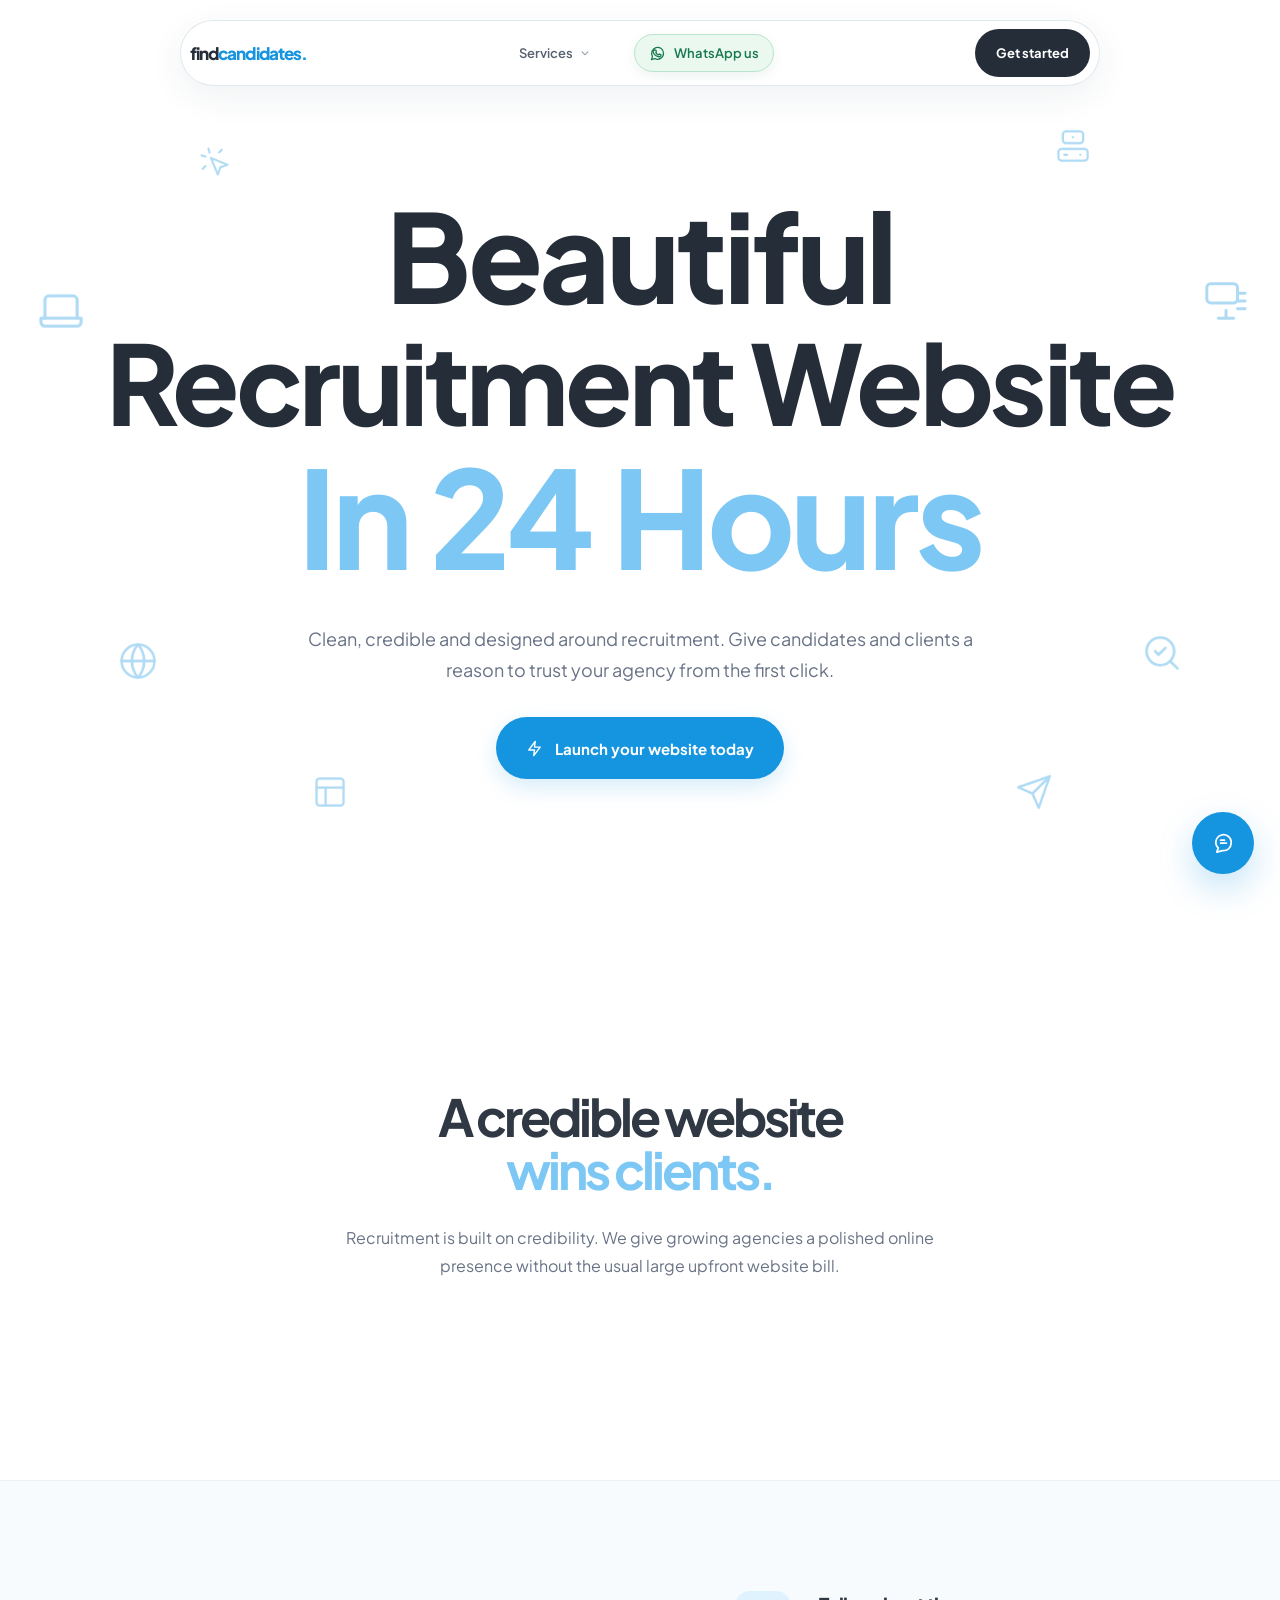
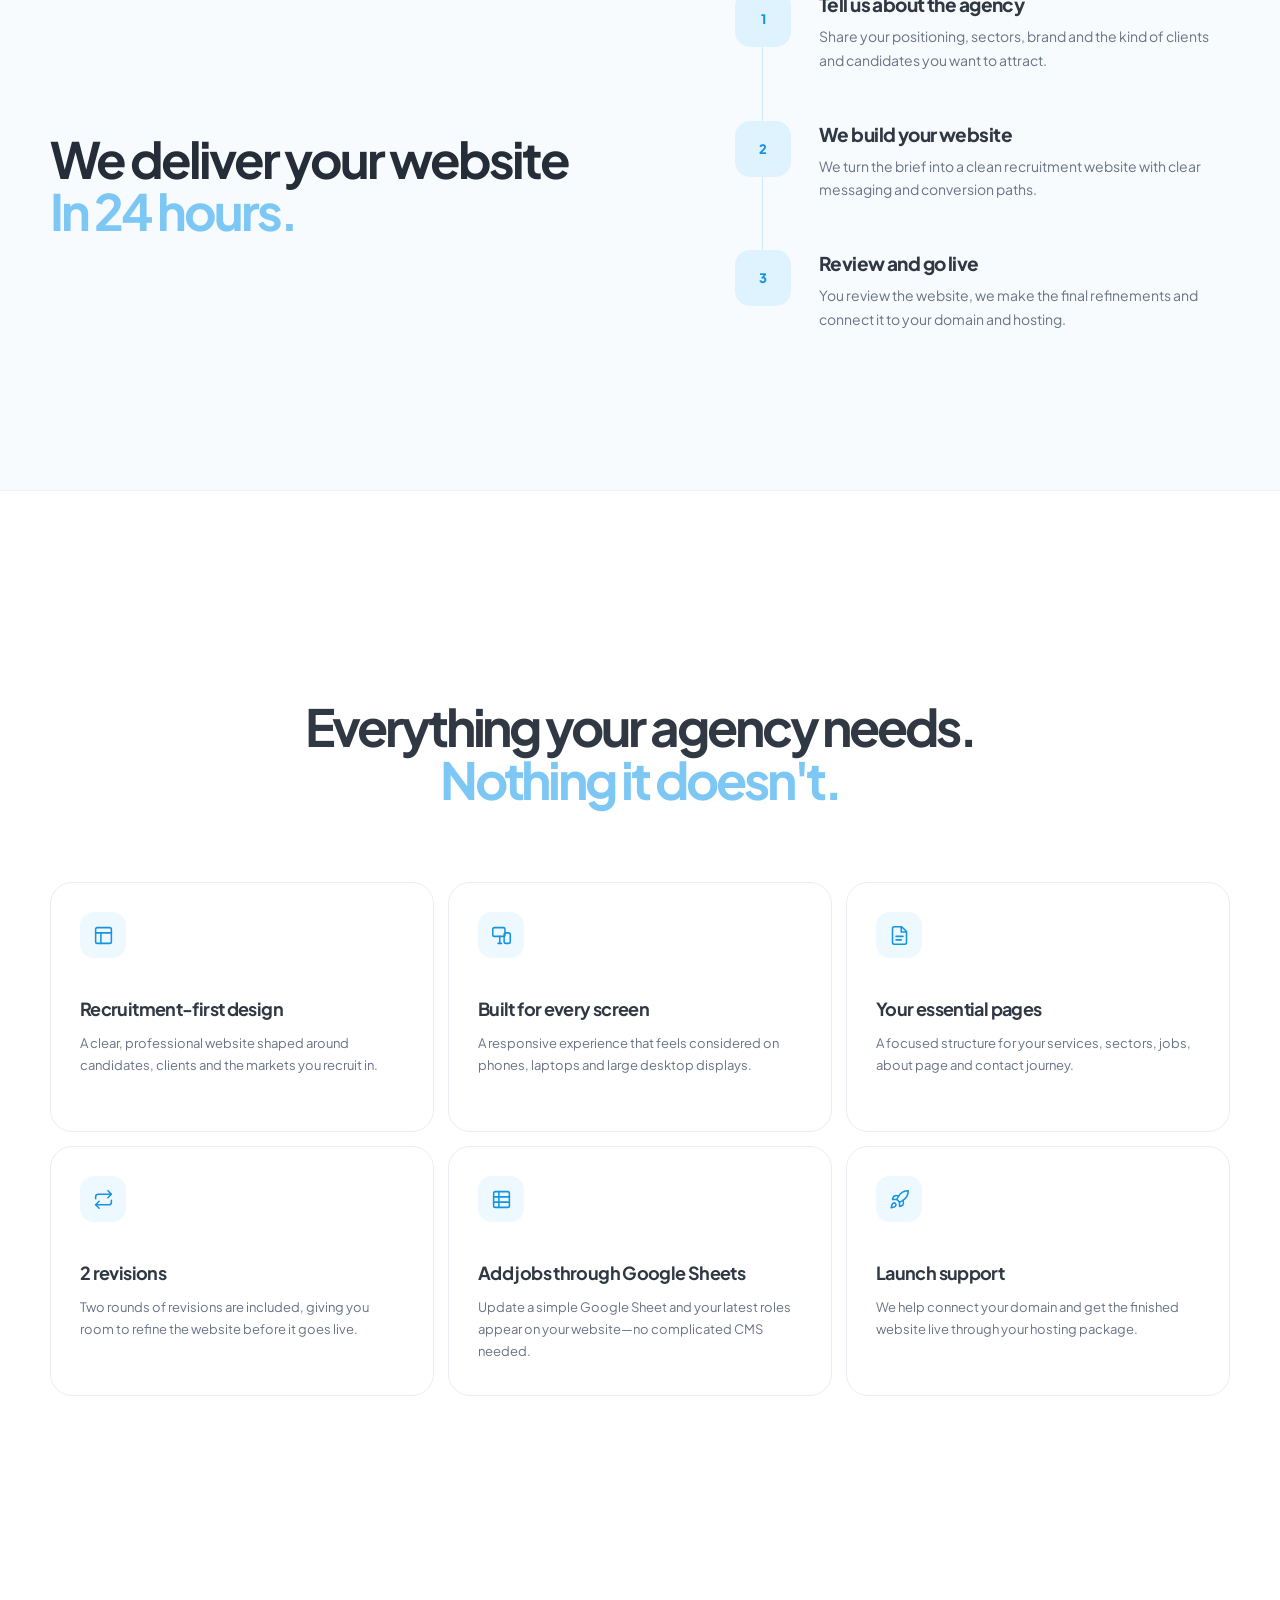
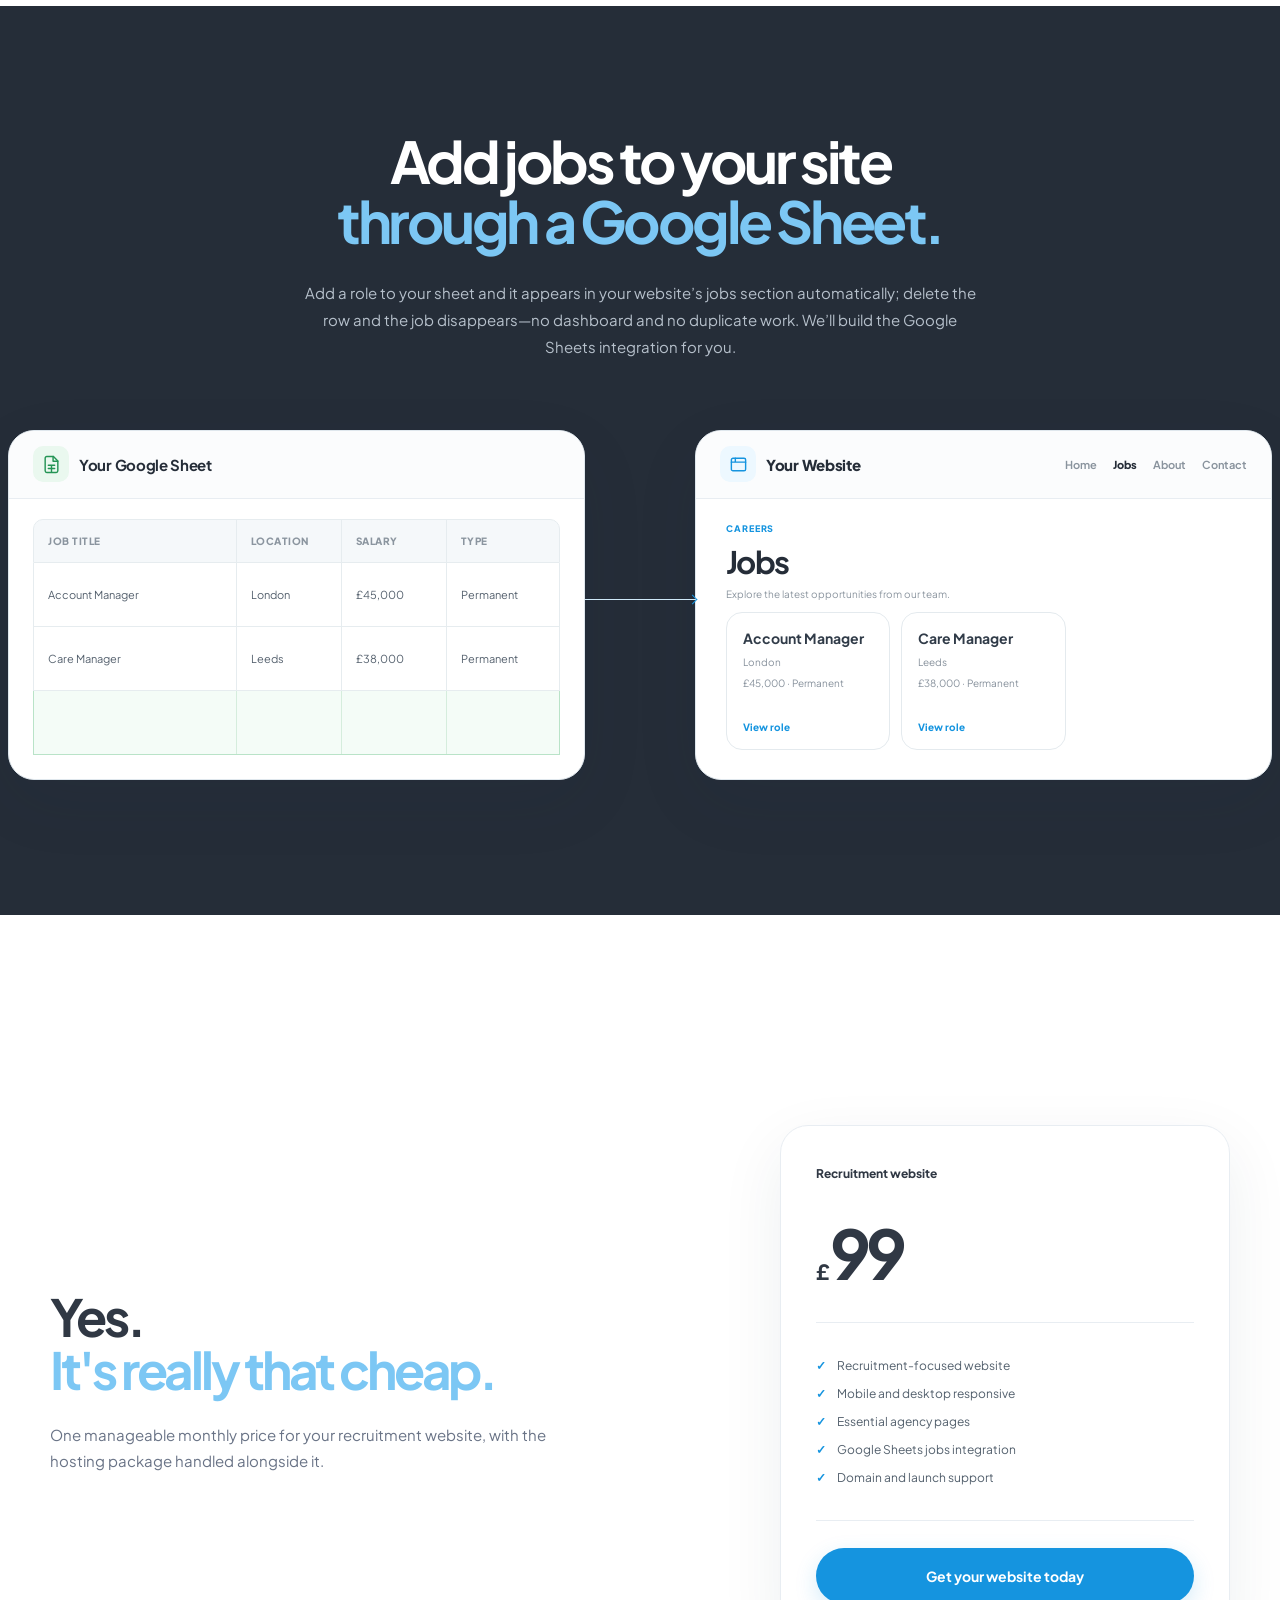
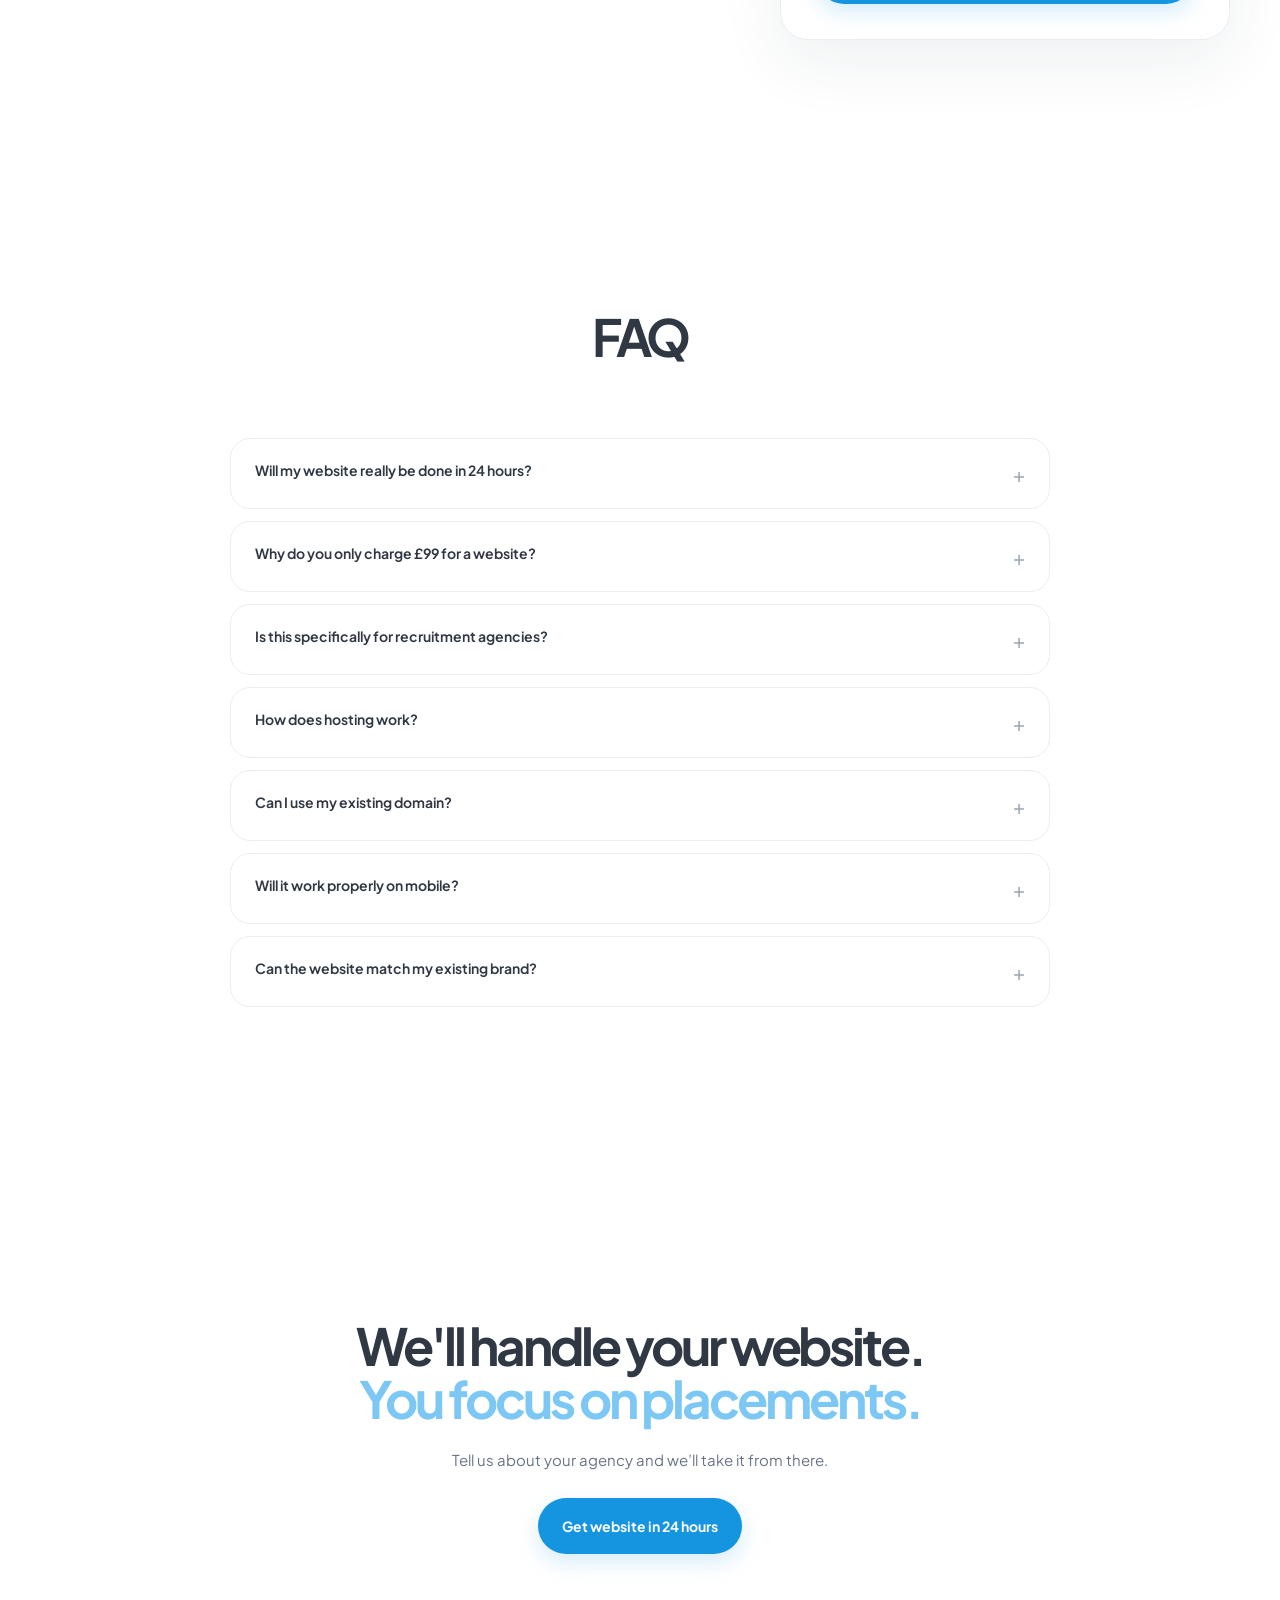
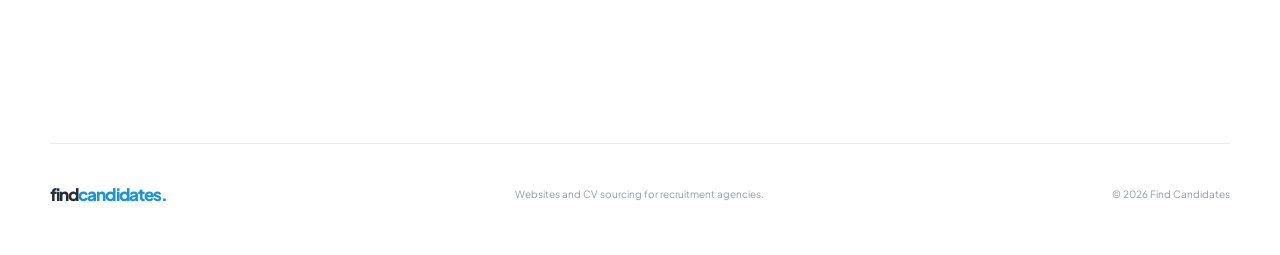
==== commit c46782f1: "Remove hosting note from pricing card" ====
--- a/websites/index.html
+++ b/websites/index.html
@@ -138,7 +138,6 @@
       <div class="website-price-card reveal">
         <span>Recruitment website</span>
         <div><small>£</small><strong>99</strong></div>
-        <p>Plus a hosting package</p>
         <ul>
           <li><b>✓</b> Recruitment-focused website</li>
           <li><b>✓</b> Mobile and desktop responsive</li>
--- a/styles.css
+++ b/styles.css
@@ -669,11 +669,16 @@
   .preview-cards i{height:52px}
   .preview-note{right:7px}
   .service-statement h2,.service-section-head h2,.website-price-copy h2,.service-final h2{font-size:43px}
+  .service-statement h2,#included .service-section-head h2,.sheet-sync-head h2,.website-price-copy h2,.service-final h2{white-space:nowrap}
+  .service-statement h2{font-size:min(43px,10.3vw)}
+  #included .service-section-head h2{font-size:min(43px,6.8vw)}
+  .sheet-sync-head h2{font-size:min(43px,8.8vw)}
+  .website-price-copy h2{font-size:min(43px,10vw)}
+  .service-final h2{font-size:min(43px,7.8vw)}
   .service-process-inner h2 .service-process-title-line:first-child{font-size:.82em}
   .service-feature-grid{grid-template-columns:1fr;margin-top:55px}
   .service-feature{min-height:220px}
   .sheet-sync-head{margin-bottom:45px}
-  .sheet-sync-head h2{font-size:43px}
   .sheet-sync-head p{font-size:14px}
   .sync-panel{height:320px;border-radius:20px}
   .sheet-panel{height:312px}
